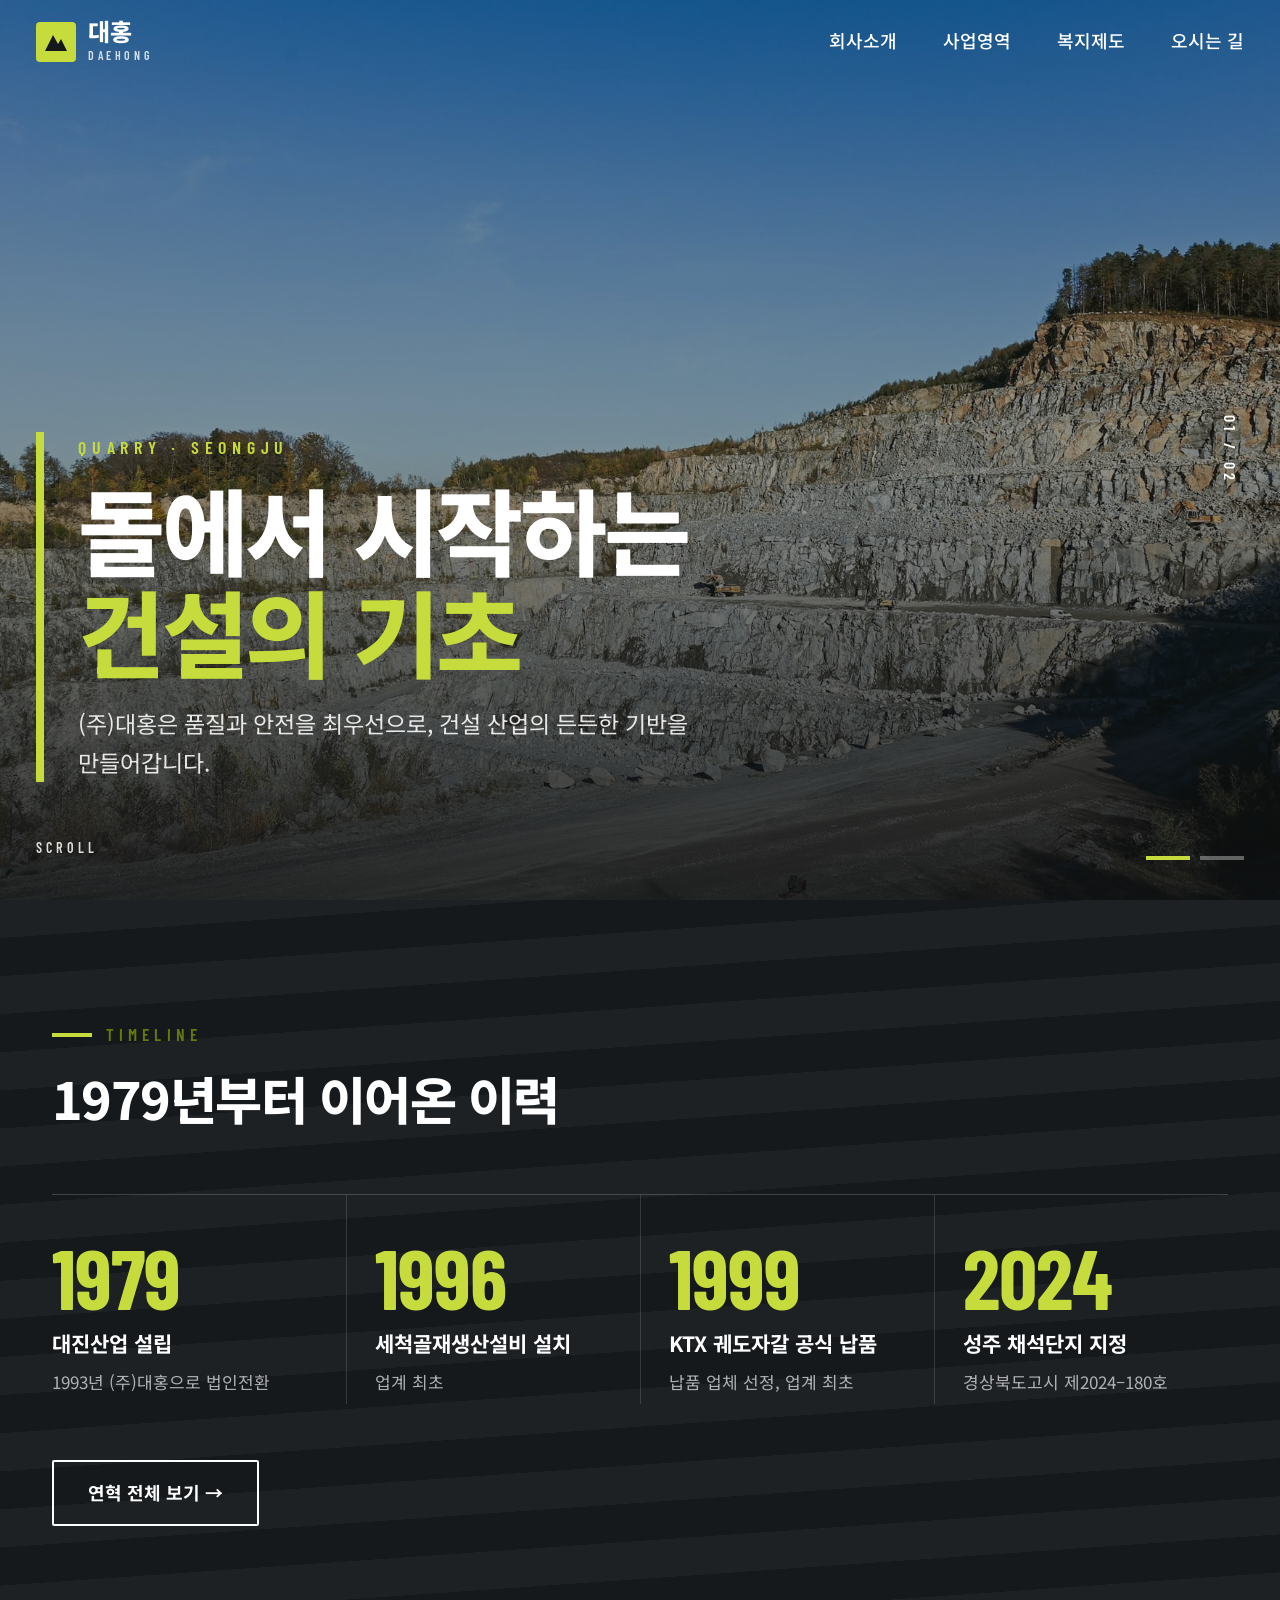
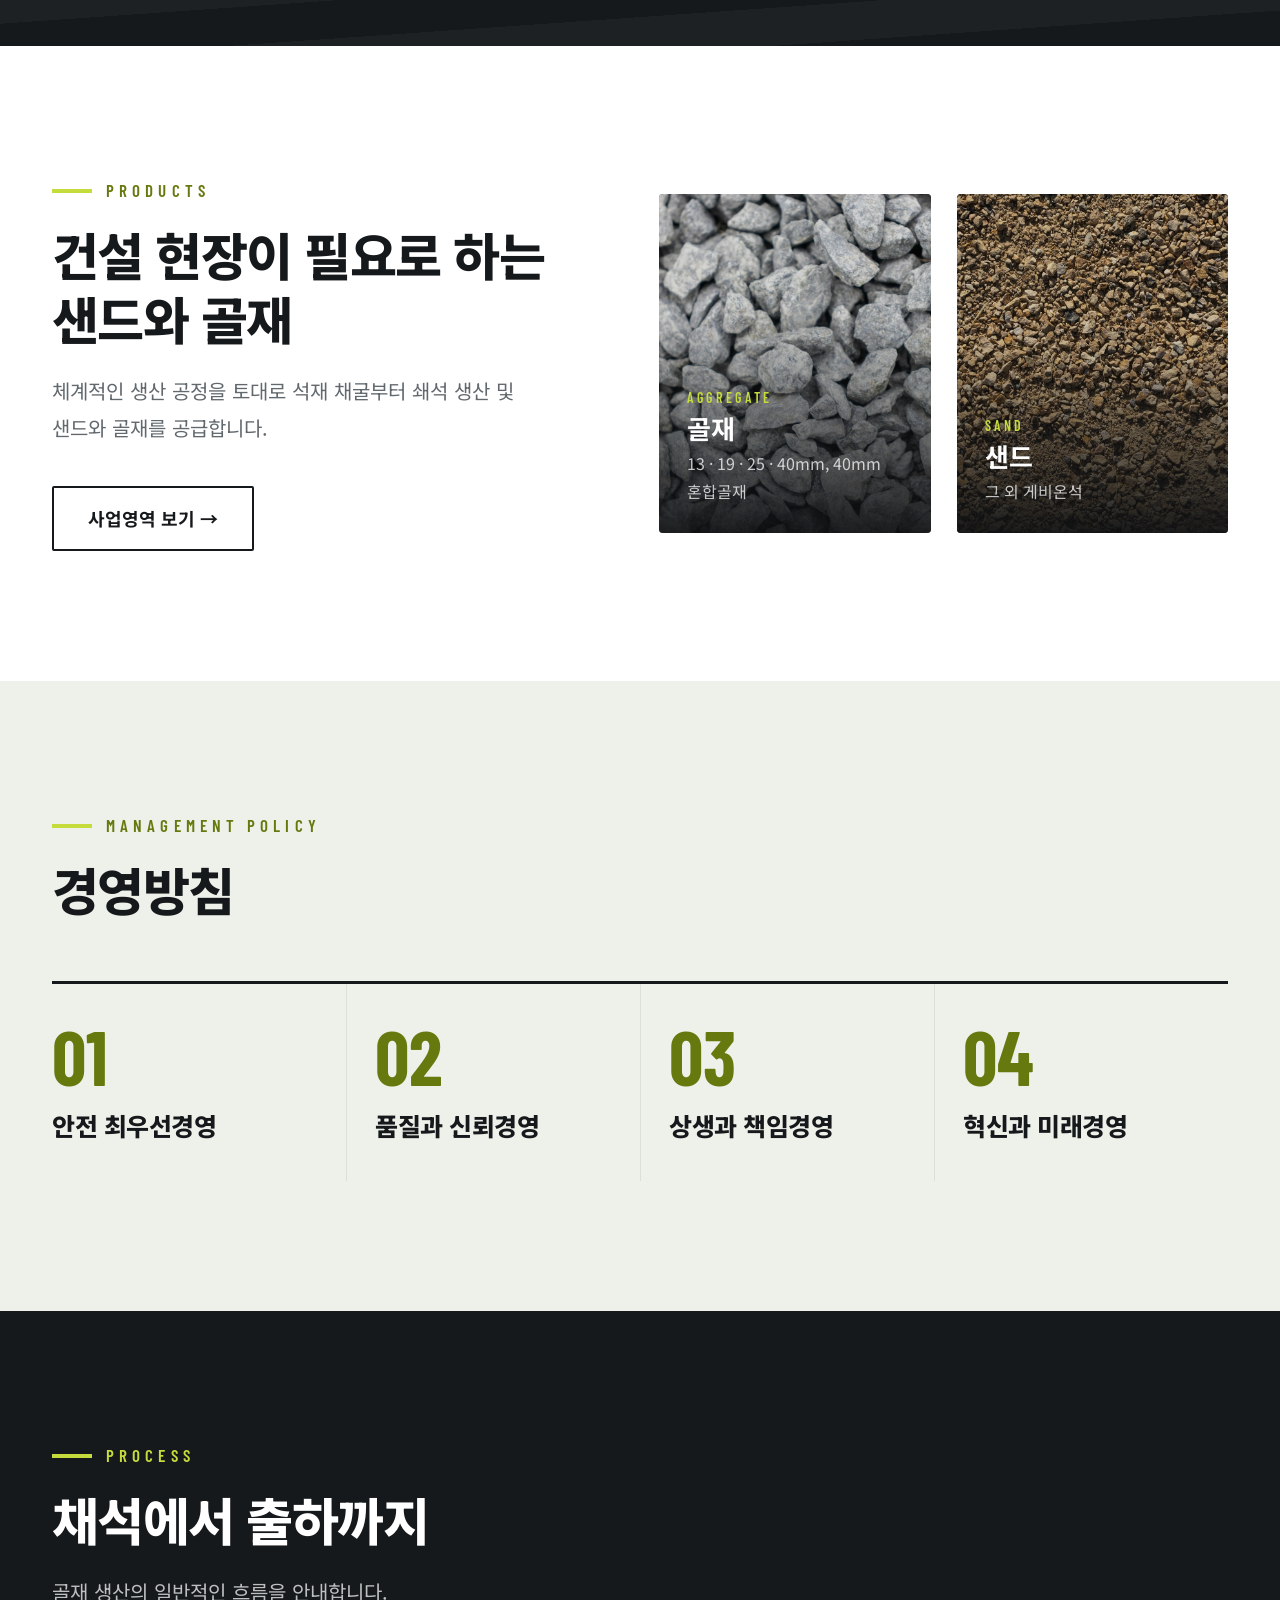
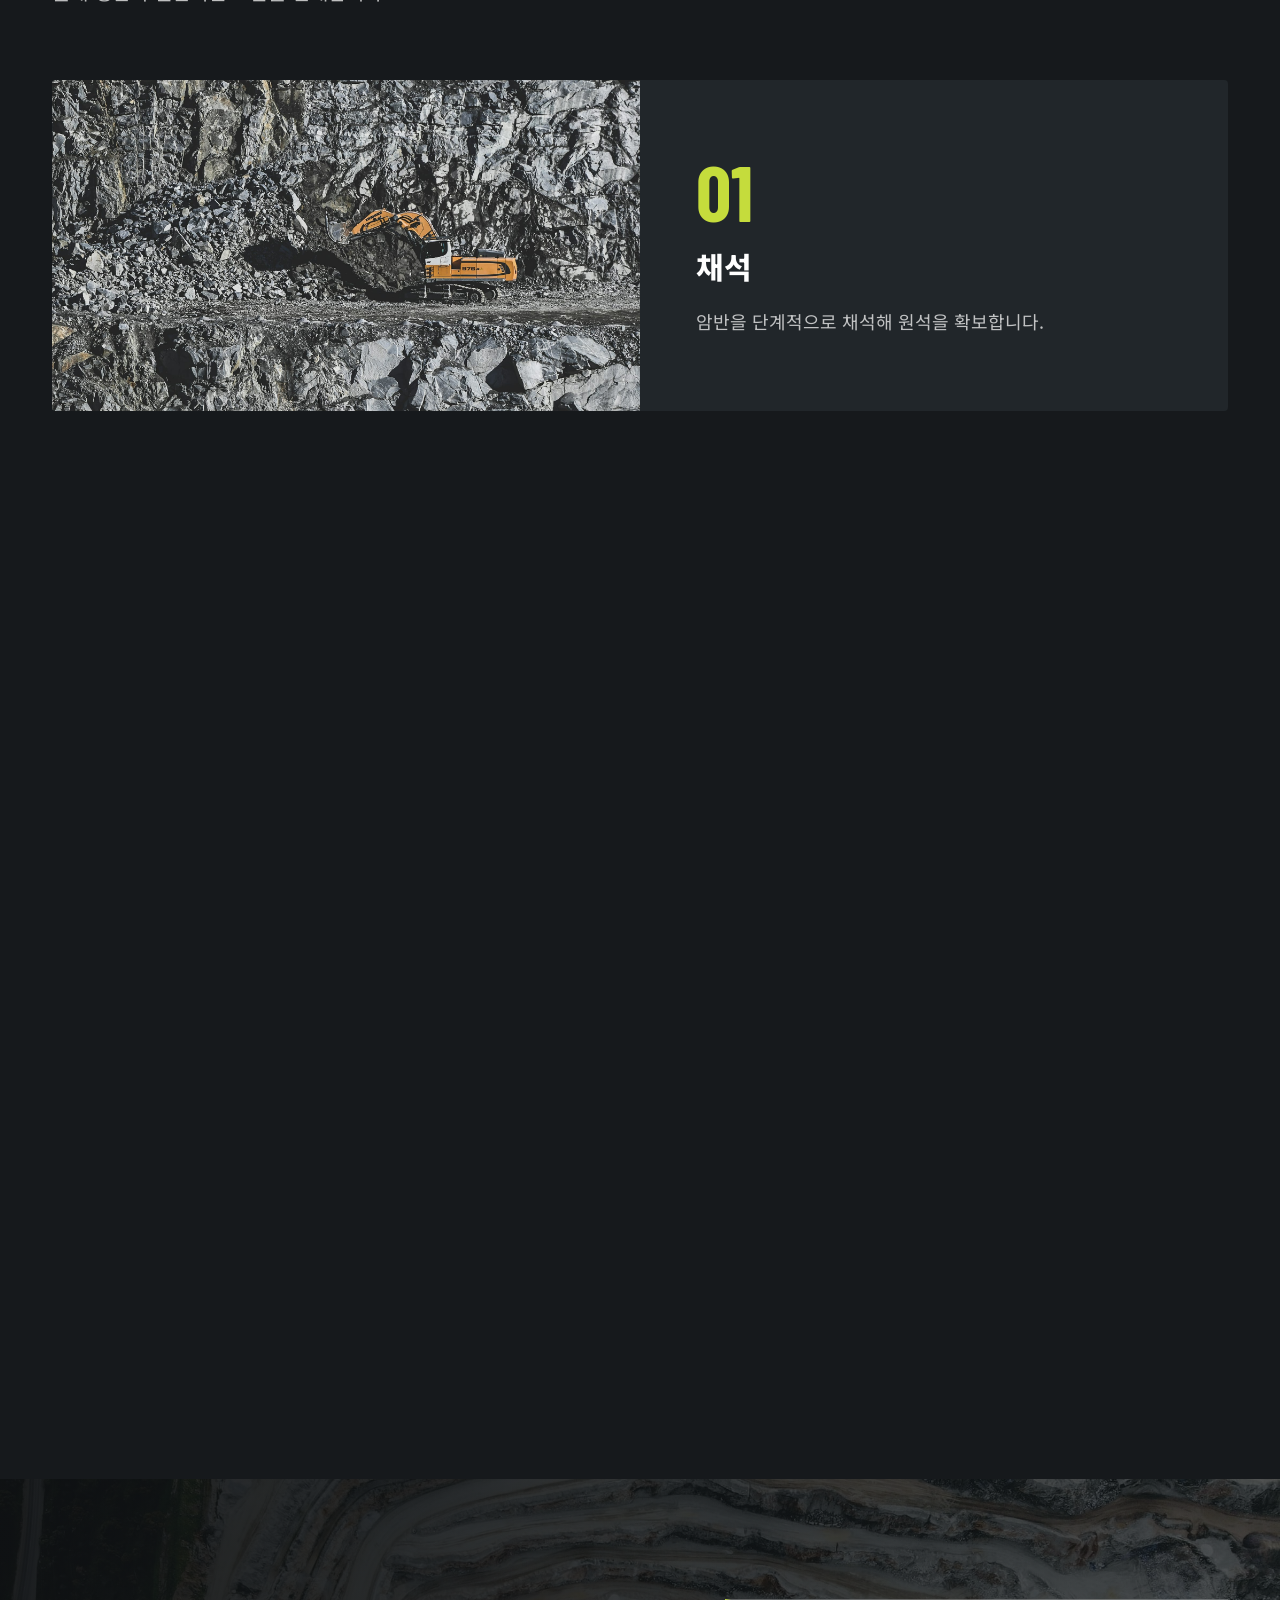
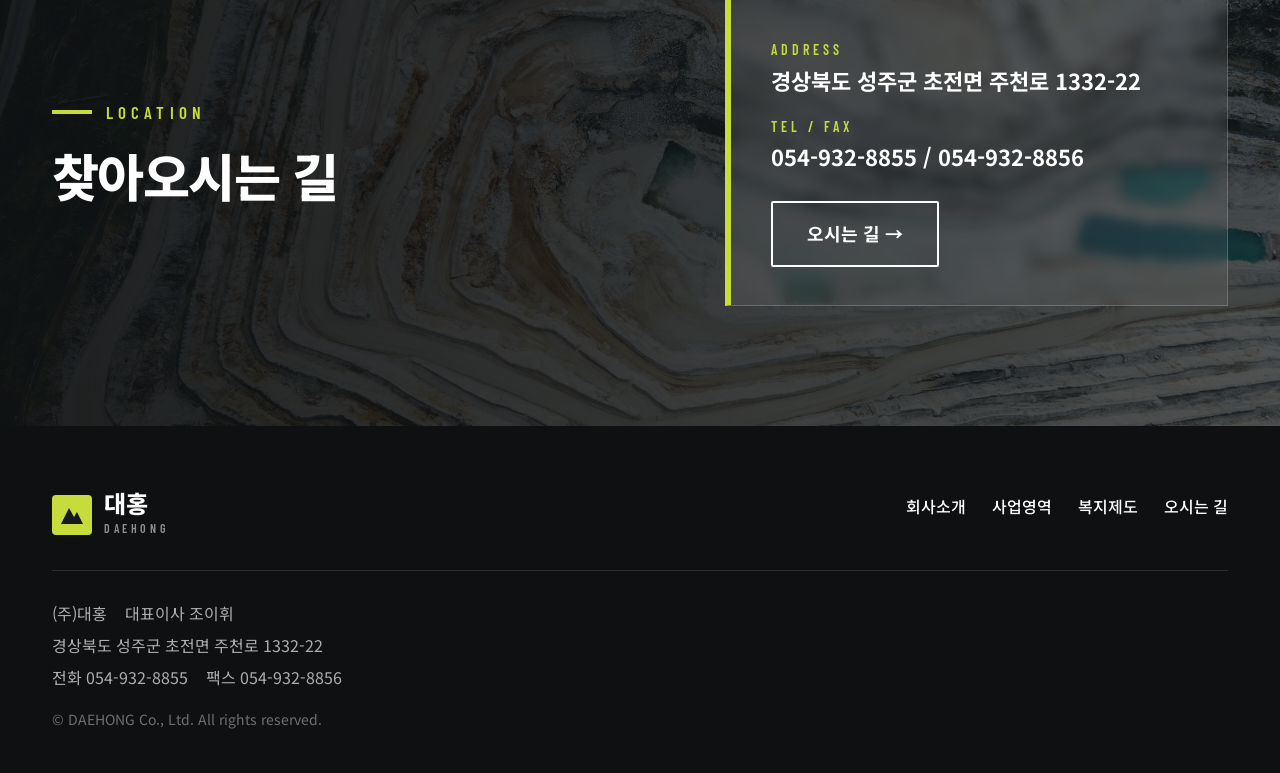
==== index.html @ 21af4df3 "대홍 제공 내용 반영 — CEO 인사말·연혁·경영방침·복지제도 페이지·생산품목·전화/팩스·지도 Co-Authored-By: Claude Sonnet 5.5 <noreply@anth" ====
<!DOCTYPE html>
<html lang="ko">
<head>
<meta charset="UTF-8">
<meta name="viewport" content="width=device-width, initial-scale=1">
<title>(주)대홍 | 경북 성주 석산·건설용 골재</title>
<meta name="description" content="경상북도 성주군 초전면에서 석산을 운영하며 건설용 쇄석 골재를 생산하는 (주)대홍입니다.">
<meta property="og:title" content="(주)대홍 | 경북 성주 석산·건설용 골재">
<meta property="og:description" content="경상북도 성주군 초전면에서 석산을 운영하며 건설용 쇄석 골재를 생산하는 (주)대홍입니다.">
<meta property="og:type" content="website">
<link rel="preconnect" href="https://fonts.googleapis.com">
<link rel="preconnect" href="https://fonts.gstatic.com" crossorigin>
<link href="https://fonts.googleapis.com/css2?family=Barlow+Condensed:wght@500;600;700&family=Noto+Sans+KR:wght@400;500;700;800&display=swap" rel="stylesheet">
<link rel="stylesheet" href="css/style.css?v=2">
</head>
<body>
<header class="site-header" id="siteHeader">
  <div class="header-inner">
    <a href="index.html" class="brand" aria-label="대홍 홈"><span class="brand-mark"><svg viewBox="0 0 26 26" aria-hidden="true"><path d="M2 22 10 6l5 9 3-5 6 12z" fill="#16191c"/></svg></span><span><b>대홍</b><small>DAEHONG</small></span></a>
    <nav class="nav" aria-label="주 메뉴">
      <a class="" href="about.html">회사소개</a>
      <a class="" href="business.html">사업영역</a>
      <a class="" href="welfare.html">복지제도</a>
      <a class="" href="contact.html">오시는 길</a>
    </nav>
    <button class="burger" id="burger" aria-label="메뉴 열기"><span></span><span></span><span></span></button>
  </div>
</header>
<div class="drawer" id="drawer">
  <button class="drawer-close" id="drawerClose" aria-label="닫기">×</button>
  <a href="about.html"><small>ABOUT</small>회사소개</a>
  <a href="business.html"><small>BUSINESS</small>사업영역</a>
  <a href="welfare.html"><small>BENEFITS</small>복지제도</a>
  <a href="contact.html"><small>CONTACT</small>오시는 길</a>
  <p>경상북도 성주군 초전면 주천로 1332-22<br>전화 054-932-8855 · 팩스 054-932-8856</p>
</div>

<main>
<section class="hero" id="hero">
  <div class="slide"><img src="img/hero-1.jpg" alt="계단식으로 채석이 이뤄지는 석산 전경"></div>
  <div class="slide"><img src="img/hero-2.jpg" alt="암반에서 작업 중인 굴착기"></div>
  
  <div class="hero-copy"><div class="wrap"><div class="bar"></div><div class="body">
    <div class="hero-eyebrow">QUARRY · SEONGJU</div>
    <h1>돌에서 시작하는<br><em>건설의 기초</em></h1>
    <p>(주)대홍은 품질과 안전을 최우선으로, 건설 산업의 든든한 기반을 만들어갑니다.</p>
  </div></div></div>
  
  <div class="hero-copy"><div class="wrap"><div class="bar"></div><div class="body">
    <div class="hero-eyebrow">SINCE 1979</div>
    <h1>석산에서<br><em>골재</em>까지</h1>
    <p>석재 채굴부터 쇄석 생산, 샌드와 골재 공급까지 이어갑니다.</p>
  </div></div></div>
  <div class="hero-scroll">SCROLL</div>
  <div class="hero-count" id="heroCount">01 / 02</div>
  <div class="hero-dots"><button aria-label="1번"></button><button aria-label="2번"></button></div>
</section>

<section class="strata">
  <div class="wrap">
    <div class="rv"><div class="label">TIMELINE</div><h2 class="h2">1979년부터 이어온 이력</h2></div>
    <div class="years y4">
      <div class="year rv"><b>1979</b><h3>대진산업 설립</h3><p>1993년 (주)대홍으로 법인전환</p></div>
      <div class="year rv d1"><b>1996</b><h3>세척골재생산설비 설치</h3><p>업계 최초</p></div>
      <div class="year rv d2"><b>1999</b><h3>KTX 궤도자갈 공식 납품</h3><p>납품 업체 선정, 업계 최초</p></div>
      <div class="year rv d1"><b>2024</b><h3>성주 채석단지 지정</h3><p>경상북도고시 제2024–180호</p></div>
    </div>
    <a class="btn light" href="about.html#history">연혁 전체 보기 →</a>
  </div>
</section>

<section class="sec">
  <div class="wrap split">
    <div class="rv">
      <div class="label">PRODUCTS</div>
      <h2 class="h2">건설 현장이 필요로 하는<br>샌드와 골재</h2>
      <p class="lead">체계적인 생산 공정을 토대로 석재 채굴부터 쇄석 생산 및 샌드와 골재를 공급합니다.</p>
      <a class="btn" href="business.html">사업영역 보기 →</a>
    </div>
    <div class="cards2 rv d1">
      <div class="pcard"><img src="img/aggregate.jpg" alt="쇄석 골재"><div class="cap"><small>AGGREGATE</small><b>골재</b><span>13 · 19 · 25 · 40mm, 40mm 혼합골재</span></div></div>
      <div class="pcard"><img src="img/masa.jpg" alt="샌드"><div class="cap"><small>SAND</small><b>샌드</b><span>그 외 게비온석</span></div></div>
    </div>
  </div>
</section>


<section class="sec sec-paper" id="policy">
  <div class="wrap">
    <div class="rv"><div class="label">MANAGEMENT POLICY</div><h2 class="h2">경영방침</h2></div>
    <div class="policy">
      <div class="pol rv d0"><b>01</b><h3>안전 최우선경영</h3></div>
      <div class="pol rv d1"><b>02</b><h3>품질과 신뢰경영</h3></div>
      <div class="pol rv d2"><b>03</b><h3>상생과 책임경영</h3></div>
      <div class="pol rv d0"><b>04</b><h3>혁신과 미래경영</h3></div>
    </div>
  </div>
</section>

<section class="sec sec-dark">
  <div class="wrap">
    <div class="rv"><div class="label">PROCESS</div><h2 class="h2">채석에서 출하까지</h2>
    <p class="lead">골재 생산의 일반적인 흐름을 안내합니다.</p></div>
    <div class="proc">
      <div class="prow rv"><div class="pimg"><img src="img/hero-2.jpg" alt="암반 채석 작업"></div><div class="pbody"><div class="pno">01</div><h3>채석</h3><p>암반을 단계적으로 채석해 원석을 확보합니다.</p></div></div>
      <div class="prow rv"><div class="pimg"><img src="img/loader.jpg" alt="원석을 싣는 로더와 덤프"></div><div class="pbody"><div class="pno">02</div><h3>운반·파쇄·선별</h3><p>원석을 파쇄 설비로 옮겨 잘게 깨고, 크기별로 골라냅니다.</p></div></div>
      <div class="prow rv"><div class="pimg"><img src="img/stockpile.jpg" alt="골재 적치"></div><div class="pbody"><div class="pno">03</div><h3>적치·출하</h3><p>규격별로 쌓아 두었다가 건설 현장으로 출하합니다.</p></div></div>
    </div>
  </div>
</section>

<section class="band">
  <img src="img/strata.jpg" alt="" style="object-position:center 40%">
  <div class="wrap">
    <div class="rv"><div class="label" style="color:#c5dc3c">LOCATION</div><h2 style="margin-top:16px">찾아오시는 길</h2></div>
    <div class="contact-box rv d1"><dl>
      <dt>ADDRESS</dt><dd>경상북도 성주군 초전면 주천로 1332-22</dd>
      <dt>TEL / FAX</dt><dd>054-932-8855 / 054-932-8856</dd>
    </dl><a class="btn light" href="contact.html" style="margin-top:28px">오시는 길 →</a></div>
  </div>
</section>
</main>
<footer class="site-footer">
  <div class="wrap">
    <div class="foot-top">
      <a href="index.html" class="brand"><span class="brand-mark"><svg viewBox="0 0 26 26" aria-hidden="true"><path d="M2 22 10 6l5 9 3-5 6 12z" fill="#16191c"/></svg></span><span><b>대홍</b><small>DAEHONG</small></span></a>
      <div class="foot-links"><a href="about.html">회사소개</a><a href="business.html">사업영역</a><a href="welfare.html">복지제도</a><a href="contact.html">오시는 길</a></div>
    </div>
    <div class="foot-info">
      <span>(주)대홍</span><span>대표이사 조이휘</span><br>
      <span>경상북도 성주군 초전면 주천로 1332-22</span><br>
      <span>전화 054-932-8855</span><span>팩스 054-932-8856</span>
      <div class="foot-copy">© DAEHONG Co., Ltd. All rights reserved.</div>
    </div>
  </div>
</footer>
<script src="js/script.js?v=2"></script>
</body>
</html>
---- css/style.css ----
/* (주)대홍 — 흑연 + 라임 / 암반 지층(STRATA) 모티프, 하단 정렬 히어로 */
:root {
  --ink: #16191c;
  --ink-2: #21262a;
  --soft: #62696e;
  --lime: #c5dc3c;
  --olive: #66790f;
  --paper: #eef0ea;
  --line: #dcdfd5;
  --max: 1240px;
}
* { margin: 0; padding: 0; box-sizing: border-box; }
html { scroll-behavior: smooth; }
body { font-family: "Noto Sans KR", -apple-system, "Segoe UI", sans-serif; font-size: 18px; line-height: 1.75; color: var(--ink); background: #fff; word-break: keep-all; overflow-wrap: break-word; -webkit-font-smoothing: antialiased; }
img { max-width: 100%; display: block; }
a { color: inherit; text-decoration: none; }
ul { list-style: none; }
.cond { font-family: "Barlow Condensed", "Noto Sans KR", sans-serif; }
.wrap { max-width: var(--max); margin: 0 auto; padding: 0 32px; }

/* ---------- Header ---------- */
.site-header { position: fixed; top: 0; left: 0; right: 0; z-index: 100; height: 84px; color: #fff; transition: background .3s, box-shadow .3s, color .3s; }
.site-header.scrolled { background: #fff; color: var(--ink); box-shadow: 0 4px 22px rgba(22,25,28,.12); }
.header-inner { max-width: 1480px; height: 100%; margin: 0 auto; padding: 0 36px; display: flex; align-items: center; justify-content: space-between; }
.brand { display: flex; align-items: center; gap: 12px; }
.brand-mark { width: 40px; height: 40px; background: var(--lime); border-radius: 4px; display: grid; place-items: center; flex: 0 0 40px; }
.brand-mark svg { width: 26px; height: 26px; }
.brand b { display: block; font-size: 24px; font-weight: 800; letter-spacing: -.02em; line-height: 1.1; }
.brand small { display: block; font-family: "Barlow Condensed", sans-serif; font-size: 12px; letter-spacing: .3em; font-weight: 600; opacity: .8; }
.nav { display: flex; align-items: center; gap: 46px; }
.nav a { font-size: 18px; font-weight: 500; padding: 6px 0; border-bottom: 3px solid transparent; transition: border-color .2s; }
.nav a:hover, .nav a.active { border-bottom-color: var(--lime); }
.site-header.scrolled .nav a:hover, .site-header.scrolled .nav a.active { border-bottom-color: var(--olive); }
.burger { display: none; width: 46px; height: 46px; background: none; border: 0; cursor: pointer; position: relative; }
.burger span { position: absolute; left: 10px; right: 10px; height: 2px; background: currentColor; }
.burger span:nth-child(1) { top: 16px; } .burger span:nth-child(2) { top: 22px; } .burger span:nth-child(3) { top: 28px; }
.drawer { position: fixed; inset: 0; z-index: 200; background: var(--ink); color: #fff; padding: 100px 36px 40px; opacity: 0; visibility: hidden; transition: opacity .3s, visibility .3s; }
.drawer.open { opacity: 1; visibility: visible; }
.drawer-close { position: absolute; top: 20px; right: 24px; width: 46px; height: 46px; background: none; border: 0; color: #fff; font-size: 34px; cursor: pointer; }
.drawer a { display: block; font-size: 30px; font-weight: 700; padding: 18px 0; border-bottom: 1px solid rgba(255,255,255,.12); }
.drawer a small { font-family: "Barlow Condensed", sans-serif; font-size: 14px; letter-spacing: .26em; color: var(--lime); display: block; }
.drawer p { margin-top: 36px; font-size: 17px; color: rgba(255,255,255,.65); line-height: 1.9; }

/* ---------- Hero ---------- */
.hero { position: relative; height: 100vh; min-height: 680px; background: var(--ink); color: #fff; overflow: hidden; }
.slide { position: absolute; inset: 0; opacity: 0; transition: opacity 1.4s ease; }
.slide.active { opacity: 1; z-index: 1; }
.slide img { width: 100%; height: 100%; object-fit: cover; transform: scale(1.08); transition: transform 9s ease-out; }
.slide.active img { transform: scale(1); }
.slide::after { content: ""; position: absolute; inset: 0; background: linear-gradient(0deg, rgba(14,16,18,.86) 0%, rgba(14,16,18,.38) 50%, rgba(14,16,18,.3) 100%); }
.hero-copy { position: absolute; z-index: 3; left: 0; right: 0; bottom: 118px; }
.hero-copy .wrap { max-width: 1480px; padding: 0 36px; display: grid; grid-template-columns: 8px 1fr; gap: 34px; align-items: stretch; }
.hero-copy .bar { background: var(--lime); }
.hero-eyebrow { font-family: "Barlow Condensed", sans-serif; font-weight: 600; letter-spacing: .32em; font-size: 18px; color: var(--lime); }
.hero h1 { margin-top: 14px; font-size: clamp(48px, 7.4vw, 112px); font-weight: 800; letter-spacing: -.035em; line-height: 1.08; }
.hero h1 em { font-style: normal; color: var(--lime); }
.hero-copy p { margin-top: 22px; font-size: clamp(19px, 1.8vw, 25px); max-width: 700px; color: rgba(255,255,255,.88); line-height: 1.7; }
.hero-copy .body > * { opacity: 0; transform: translateY(22px); transition: opacity .9s ease, transform .9s ease; }
.hero-copy.on .body > * { opacity: 1; transform: none; }
.hero-copy.on .body > *:nth-child(2) { transition-delay: .15s; } .hero-copy.on .body > *:nth-child(3) { transition-delay: .3s; }
.hero-count { position: absolute; z-index: 5; right: 36px; top: 50%; transform: translateY(-50%); writing-mode: vertical-rl; font-family: "Barlow Condensed", sans-serif; letter-spacing: .3em; font-size: 16px; font-weight: 600; display: flex; align-items: center; gap: 14px; }
.hero-dots { position: absolute; z-index: 5; right: 36px; bottom: 40px; display: flex; gap: 10px; }
.hero-dots button { width: 44px; height: 4px; border: 0; background: rgba(255,255,255,.35); cursor: pointer; padding: 0; transition: background .2s; }
.hero-dots button.on { background: var(--lime); }
.hero-scroll { position: absolute; z-index: 5; left: 36px; bottom: 40px; font-family: "Barlow Condensed", sans-serif; letter-spacing: .3em; font-size: 14px; font-weight: 600; opacity: .85; }

/* ---------- Sections ---------- */
.sec { padding: 130px 0; position: relative; }
.sec-paper { background: var(--paper); }
.sec-dark { background: var(--ink); color: #fff; }
.label { font-family: "Barlow Condensed", sans-serif; font-weight: 600; letter-spacing: .3em; font-size: 17px; color: var(--olive); display: flex; align-items: center; gap: 14px; }
.label::before { content: ""; width: 40px; height: 4px; background: var(--lime); }
.sec-dark .label { color: var(--lime); }
.h2 { margin-top: 16px; font-size: clamp(34px, 4vw, 54px); font-weight: 800; letter-spacing: -.03em; line-height: 1.25; }
.lead { margin-top: 22px; font-size: 20px; color: var(--soft); max-width: 660px; line-height: 1.85; }
.sec-dark .lead { color: rgba(255,255,255,.72); }
.btn { display: inline-flex; align-items: center; gap: 10px; margin-top: 40px; font-weight: 700; font-size: 18px; padding: 15px 34px; border: 2px solid var(--ink); border-radius: 2px; transition: background .2s, color .2s, border-color .2s; }
.btn:hover { background: var(--ink); color: #fff; }
.btn.light { border-color: #fff; color: #fff; } .btn.light:hover { background: #fff; color: var(--ink); }
.btn.lime { background: var(--lime); border-color: var(--lime); color: var(--ink); } .btn.lime:hover { background: #d4ea4a; border-color: #d4ea4a; color: var(--ink); }

/* strata */
.strata { position: relative; color: #fff; background: var(--ink); overflow: hidden; }
.strata::before { content: ""; position: absolute; inset: 0; background: repeating-linear-gradient(176deg, rgba(255,255,255,.035) 0 38px, transparent 38px 76px); }
.strata .wrap { position: relative; z-index: 2; padding-top: 120px; padding-bottom: 120px; }
.years { display: grid; grid-template-columns: repeat(3, 1fr); gap: 0; margin-top: 64px; border-top: 1px solid rgba(255,255,255,.18); }
.year { padding: 40px 34px 8px 0; position: relative; }
.year + .year { padding-left: 34px; border-left: 1px solid rgba(255,255,255,.14); }
.year b { display: block; font-family: "Barlow Condensed", sans-serif; font-size: clamp(76px, 9vw, 132px); font-weight: 700; line-height: 1; color: var(--lime); letter-spacing: -.01em; }
.year h3 { margin-top: 10px; font-size: 24px; font-weight: 700; }
.year p { margin-top: 8px; font-size: 17px; color: rgba(255,255,255,.65); }

.split { display: grid; grid-template-columns: 1fr 1.1fr; gap: 90px; align-items: center; }
.cards2 { display: grid; grid-template-columns: 1fr 1fr; gap: 26px; }
.pcard { position: relative; overflow: hidden; border-radius: 4px; background: var(--ink); color: #fff; }
.pcard img { width: 100%; aspect-ratio: 4/5; object-fit: cover; opacity: .82; transition: transform .7s, opacity .3s; }
.pcard:hover img { transform: scale(1.06); opacity: 1; }
.pcard .cap { position: absolute; left: 0; right: 0; bottom: 0; padding: 70px 28px 28px; background: linear-gradient(0deg, rgba(14,16,18,.92), transparent); }
.pcard .cap small { font-family: "Barlow Condensed", sans-serif; letter-spacing: .26em; color: var(--lime); font-size: 14px; font-weight: 600; }
.pcard .cap b { display: block; font-size: 26px; font-weight: 700; line-height: 1.3; }
.pcard .cap span { display: block; margin-top: 4px; font-size: 16px; color: rgba(255,255,255,.75); }

/* process (alternating rows) */
.proc { margin-top: 70px; display: grid; gap: 28px; }
.prow { display: grid; grid-template-columns: 1fr 1fr; background: var(--ink-2); border-radius: 4px; overflow: hidden; }
.prow:nth-child(even) .pimg { order: 2; }
.pimg { overflow: hidden; min-height: 320px; }
.pimg img { width: 100%; height: 100%; object-fit: cover; transition: transform .7s; }
.prow:hover .pimg img { transform: scale(1.05); }
.pbody { padding: 52px 56px; display: flex; flex-direction: column; justify-content: center; }
.pno { font-family: "Barlow Condensed", sans-serif; font-size: 78px; line-height: 1; font-weight: 700; color: var(--lime); }
.pbody h3 { margin-top: 10px; font-size: 30px; font-weight: 800; }
.pbody p { margin-top: 12px; font-size: 18px; color: rgba(255,255,255,.72); line-height: 1.85; }

/* uses */
.uses { display: grid; grid-template-columns: repeat(3, 1fr); gap: 0; margin-top: 56px; border-top: 3px solid var(--ink); }
.use { padding: 36px 34px 40px 0; }
.use + .use { padding-left: 34px; border-left: 1px solid var(--line); }
.use .no { font-family: "Barlow Condensed", sans-serif; font-weight: 700; font-size: 20px; color: var(--olive); letter-spacing: .2em; }
.use h3 { margin-top: 8px; font-size: 26px; font-weight: 800; }
.use p { margin-top: 10px; font-size: 17px; color: var(--soft); line-height: 1.8; }

/* contact band */
.band { position: relative; color: #fff; overflow: hidden; }
.band > img { position: absolute; inset: 0; width: 100%; height: 100%; object-fit: cover; }
.band::before { content: ""; position: absolute; inset: 0; z-index: 1; background: linear-gradient(90deg, rgba(14,16,18,.93), rgba(14,16,18,.7)); }
.band .wrap { position: relative; z-index: 2; padding-top: 120px; padding-bottom: 120px; display: grid; grid-template-columns: 1.2fr 1fr; gap: 70px; align-items: center; }
.band h2 { font-size: clamp(34px, 4vw, 54px); font-weight: 800; letter-spacing: -.03em; line-height: 1.25; }
.contact-box { background: rgba(255,255,255,.07); border: 1px solid rgba(255,255,255,.18); border-left: 6px solid var(--lime); padding: 38px 40px; backdrop-filter: blur(6px); }
.contact-box dt { font-family: "Barlow Condensed", sans-serif; font-size: 14px; letter-spacing: .28em; color: var(--lime); font-weight: 600; margin-top: 18px; }
.contact-box dt:first-child { margin-top: 0; }
.contact-box dd { font-size: 22px; font-weight: 700; line-height: 1.55; }

/* ---------- Sub pages ---------- */
.sub-visual { position: relative; height: 430px; color: #fff; background: var(--ink) center / cover; display: flex; align-items: flex-end; overflow: hidden; }
.sub-visual::before { content: ""; position: absolute; inset: 0; background: linear-gradient(0deg, rgba(14,16,18,.88) 0%, rgba(14,16,18,.4) 60%, rgba(14,16,18,.5) 100%); }
.sub-visual .wrap { position: relative; z-index: 2; width: 100%; max-width: 1480px; padding: 0 36px 52px; }
.sub-visual .crumb { font-family: "Barlow Condensed", sans-serif; letter-spacing: .28em; font-size: 15px; color: var(--lime); font-weight: 600; }
.sub-visual h1 { margin-top: 8px; font-size: clamp(42px, 5.2vw, 72px); font-weight: 800; letter-spacing: -.035em; line-height: 1.12; }
.sub-visual p { margin-top: 12px; font-size: 20px; color: rgba(255,255,255,.85); max-width: 640px; }

.overview { display: grid; grid-template-columns: 1fr 1.4fr; gap: 80px; }
.dl { border-top: 3px solid var(--ink); }
.dl div { display: grid; grid-template-columns: 170px 1fr; gap: 24px; padding: 22px 6px; border-bottom: 1px solid var(--line); }
.dl dt { font-weight: 700; color: var(--olive); }
.dl dd { font-size: 19px; }
.hist { margin-top: 44px; border-left: 3px solid var(--ink); }
.hist li { position: relative; padding: 0 0 38px 38px; }
.hist li::before { content: ""; position: absolute; left: -11px; top: 14px; width: 19px; height: 19px; background: var(--lime); border: 3px solid var(--ink); }
.hist b { font-family: "Barlow Condensed", sans-serif; font-size: 40px; font-weight: 700; line-height: 1.1; }
.hist p { font-size: 18px; color: var(--soft); }

.info-cards { display: grid; grid-template-columns: 1.4fr 1fr; gap: 24px; }
.info-card { padding: 42px 38px; background: var(--paper); border-left: 6px solid var(--lime); }
.info-card small { font-family: "Barlow Condensed", sans-serif; letter-spacing: .28em; font-size: 14px; color: var(--olive); font-weight: 600; }
.info-card b { display: block; margin-top: 10px; font-size: 25px; font-weight: 700; line-height: 1.5; }
.info-card span { display: block; margin-top: 6px; font-size: 16px; color: var(--soft); }
.map-btns { margin-top: 44px; display: flex; gap: 14px; flex-wrap: wrap; }
.map-btns .btn { margin-top: 0; }
.note { margin-top: 28px; font-size: 16px; color: var(--soft); }

/* ---------- Footer ---------- */
.site-footer { background: #0e1012; color: rgba(255,255,255,.66); padding: 64px 0 40px; font-size: 16px; line-height: 2; }
.foot-top { display: flex; justify-content: space-between; align-items: flex-start; gap: 30px; padding-bottom: 30px; border-bottom: 1px solid rgba(255,255,255,.12); flex-wrap: wrap; }
.foot-top .brand b { color: #fff; }
.foot-links { display: flex; gap: 26px; color: #fff; font-weight: 500; }
.foot-links a:hover { color: var(--lime); }
.foot-info { padding-top: 26px; }
.foot-info span { margin-right: 18px; white-space: nowrap; }
.foot-copy { margin-top: 12px; font-size: 14px; color: rgba(255,255,255,.4); }

.rv { opacity: 0; transform: translateY(30px); transition: opacity .8s ease, transform .8s ease; }
.rv.in { opacity: 1; transform: none; }
.rv.d1 { transition-delay: .12s; } .rv.d2 { transition-delay: .24s; }

/* ---------- Responsive ---------- */
@media (max-width: 1100px) {
  .nav { display: none; }
  .burger { display: block; }
  .hero-count { display: none; }
}
@media (max-width: 900px) {
  .sec { padding: 84px 0; }
  .split, .overview, .band .wrap, .info-cards { grid-template-columns: 1fr; gap: 50px; }
  .years, .uses { grid-template-columns: 1fr; }
  .year, .year + .year, .use, .use + .use { padding: 28px 0; border-left: 0; border-bottom: 1px solid rgba(255,255,255,.14); }
  .use, .use + .use { border-bottom-color: var(--line); }
  .prow { grid-template-columns: 1fr; }
  .prow:nth-child(even) .pimg { order: 0; }
  .pimg { min-height: 240px; }
  .pbody { padding: 34px 28px; }
  .cards2 { grid-template-columns: 1fr; }
  .hero { min-height: 720px; }
  .hero-copy { bottom: 100px; }
  .hero-copy .wrap { grid-template-columns: 6px 1fr; gap: 20px; }
  .header-inner, .hero-copy .wrap, .sub-visual .wrap { padding-left: 20px; padding-right: 20px; }
  .wrap { padding: 0 20px; }
  .hero-dots { right: 20px; } .hero-scroll { left: 20px; }
  .sub-visual { height: 340px; }
  .dl div { grid-template-columns: 1fr; gap: 4px; }
  .foot-info span { display: block; margin-right: 0; white-space: normal; }
}
@media (prefers-reduced-motion: reduce) { .rv { opacity: 1; transform: none; transition: none; } .slide, .slide img, .hero-copy .body > * { transition: none; } html { scroll-behavior: auto; } }

/* ---------- v2: CEO 인사말 · 경영방침 · 생산품목 · 복지제도 · 지도 ---------- */
.years.y4 { grid-template-columns: repeat(4, 1fr); }
.years.y4 .year { padding-right: 24px; }
.years.y4 .year + .year { padding-left: 28px; }
.years.y4 .year b { font-size: clamp(60px, 6.6vw, 98px); }
.years.y4 .year h3 { font-size: 21px; line-height: 1.4; }
.strata .btn.light { margin-top: 56px; }

.greet p { font-size: 20px; line-height: 2; color: #343a3f; }
.greet p + p { margin-top: 20px; }
.sign { margin-top: 44px; padding-top: 24px; border-top: 3px solid var(--ink); font-size: 20px; font-weight: 500; }
.sign b { font-size: 26px; font-weight: 800; margin-left: 6px; letter-spacing: .08em; }

.hist em { display: inline-block; margin-left: 10px; padding: 1px 10px; font-style: normal; font-size: 14px; font-weight: 700; background: var(--lime); color: var(--ink); border-radius: 2px; vertical-align: 2px; }
.hist p { color: var(--ink); }
.hist li { padding-bottom: 30px; }
.hist b { font-size: 34px; }

.policy { display: grid; grid-template-columns: repeat(4, 1fr); gap: 0; margin-top: 60px; border-top: 3px solid var(--ink); }
.sec-dark .policy { border-top-color: var(--lime); }
.pol { padding: 34px 26px 38px 0; }
.pol + .pol { padding-left: 28px; border-left: 1px solid var(--line); }
.sec-dark .pol + .pol { border-left-color: rgba(255,255,255,.16); }
.pol b { display: block; font-family: "Barlow Condensed", sans-serif; font-size: 76px; line-height: 1; font-weight: 700; color: var(--olive); }
.sec-dark .pol b { color: var(--lime); }
.pol h3 { margin-top: 14px; font-size: 25px; font-weight: 800; line-height: 1.4; letter-spacing: -.02em; }

.specs { display: grid; grid-template-columns: repeat(4, 1fr); gap: 18px; margin-top: 48px; }
.spec { background: #fff; border-top: 4px solid var(--lime); padding: 26px 26px 30px; box-shadow: 0 1px 0 var(--line); }
.spec small { display: block; font-family: "Barlow Condensed", sans-serif; font-weight: 600; letter-spacing: .24em; font-size: 15px; color: var(--olive); }
.spec b { display: block; margin-top: 6px; font-size: 24px; font-weight: 800; letter-spacing: -.02em; }

.wl { margin-top: 56px; border-top: 3px solid var(--ink); }
.wrow { display: grid; grid-template-columns: 110px 84px 1fr; gap: 32px; align-items: center; padding: 38px 0; border-bottom: 1px solid var(--line); }
.wno { font-family: "Barlow Condensed", sans-serif; font-size: 74px; line-height: 1; font-weight: 700; color: var(--olive); }
.wic { width: 84px; height: 84px; background: var(--ink); display: grid; place-items: center; border-radius: 4px; transition: background .25s; }
.wrow:hover .wic { background: var(--olive); }
.wic svg { width: 44px; height: 44px; fill: none; stroke: var(--lime); stroke-width: 1.8; stroke-linecap: round; stroke-linejoin: round; }
.wbody h3 { font-size: 28px; font-weight: 800; letter-spacing: -.02em; }
.wbody p { margin-top: 8px; font-size: 19px; color: var(--soft); line-height: 1.8; max-width: 760px; }

.info-card.wide { grid-column: 1 / -1; }
.info-cards { grid-template-columns: 1fr 1fr; }
.map-embed { margin-top: 28px; }
.map-embed iframe { width: 100%; height: 420px; border: 0; display: block; background: var(--paper); }

@media (max-width: 1100px) {
  .years.y4 { grid-template-columns: repeat(2, 1fr); }
  .years.y4 .year:nth-child(3) { padding-left: 0; border-left: 0; }
  .years.y4 .year:nth-child(n+3) { border-top: 1px solid rgba(255,255,255,.14); margin-top: 30px; }
  .policy, .specs { grid-template-columns: repeat(2, 1fr); }
  .pol:nth-child(3) { padding-left: 0; border-left: 0; }
}
@media (max-width: 900px) {
  .years.y4 { grid-template-columns: 1fr; }
  .years.y4 .year:nth-child(n+3) { margin-top: 0; border-top: 0; }
  .years.y4 .year + .year { padding-left: 0; border-left: 0; }
  .policy { grid-template-columns: 1fr; }
  .pol, .pol + .pol { padding: 26px 0; border-left: 0; border-bottom: 1px solid var(--line); }
  .sec-dark .pol, .sec-dark .pol + .pol { border-bottom-color: rgba(255,255,255,.16); }
  .specs { grid-template-columns: 1fr 1fr; gap: 12px; }
  .spec { padding: 20px 18px 22px; } .spec b { font-size: 20px; }
  .wrow { grid-template-columns: 64px 1fr; gap: 6px 20px; padding: 30px 0; }
  .wno { grid-row: span 2; font-size: 54px; }
  .wic { display: none; }
  .wbody h3 { font-size: 24px; }
  .info-cards { grid-template-columns: 1fr; }
  .map-embed iframe { height: 320px; }
}
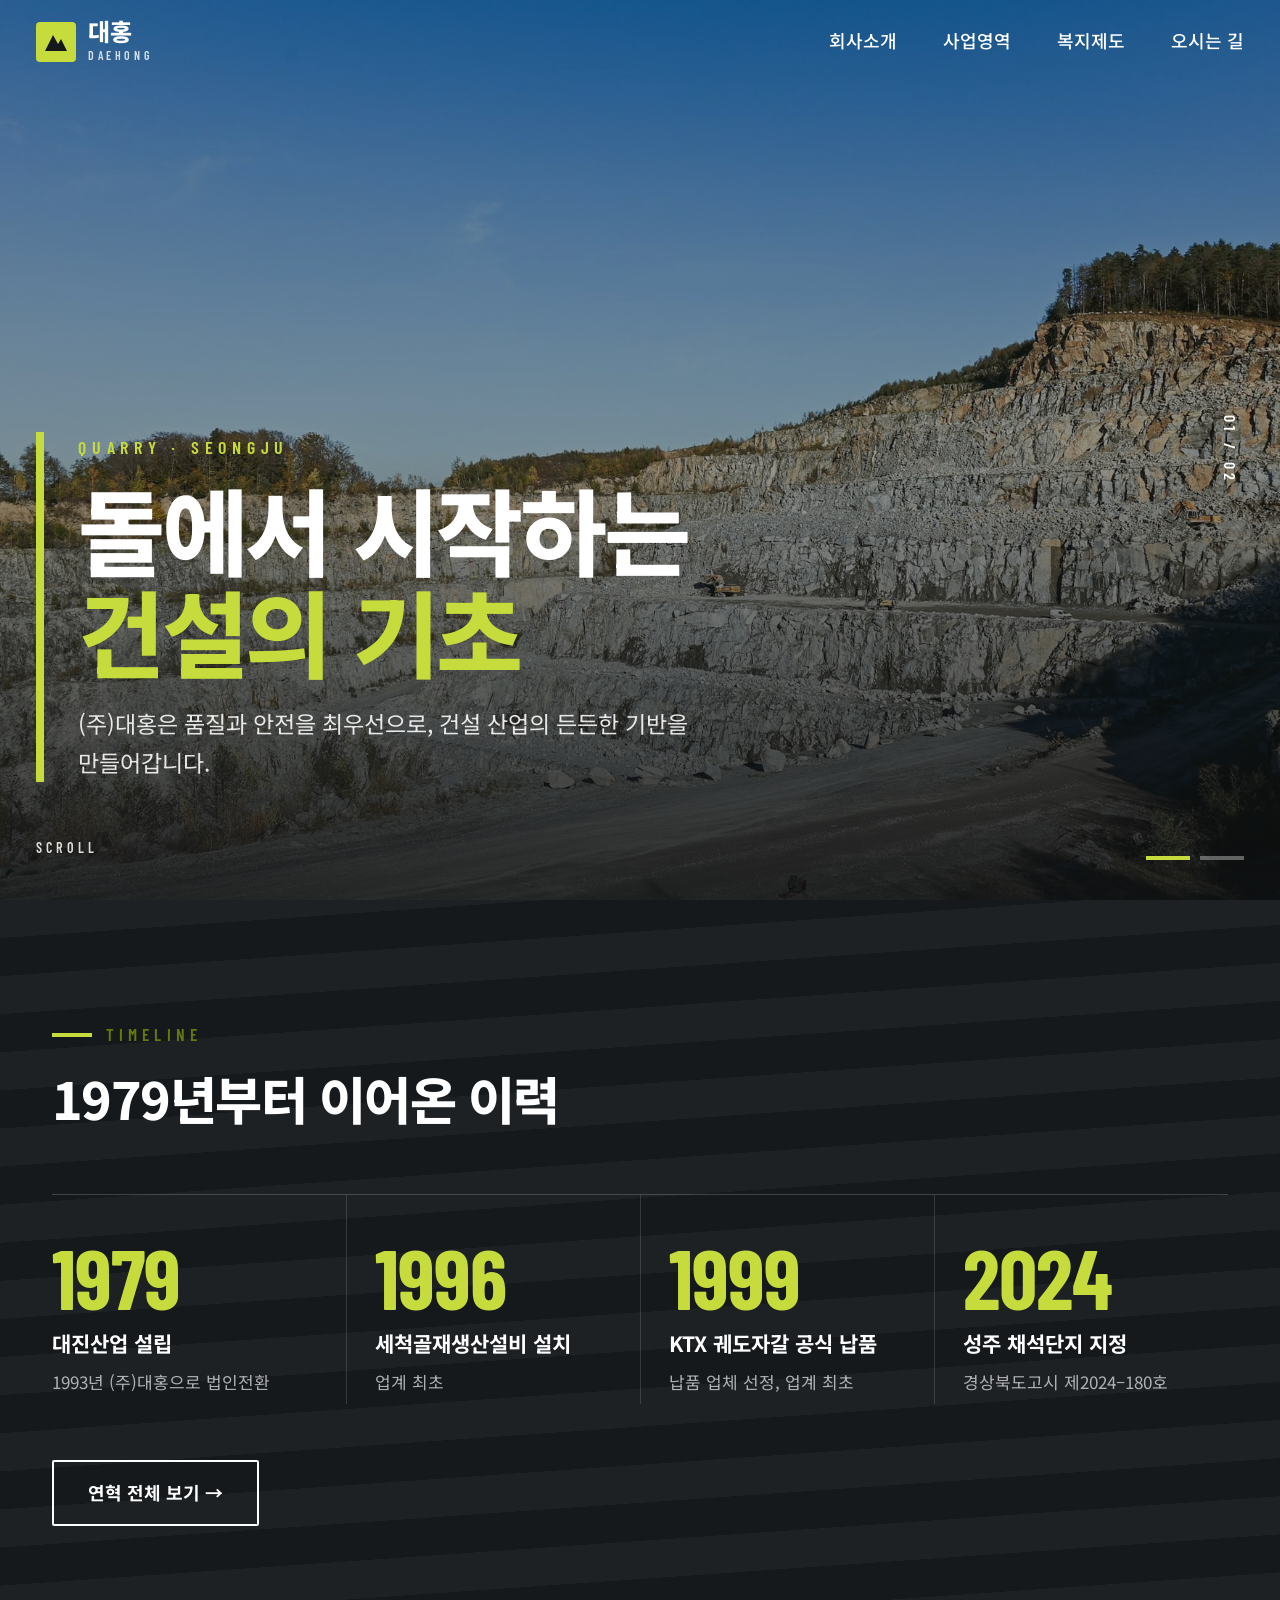
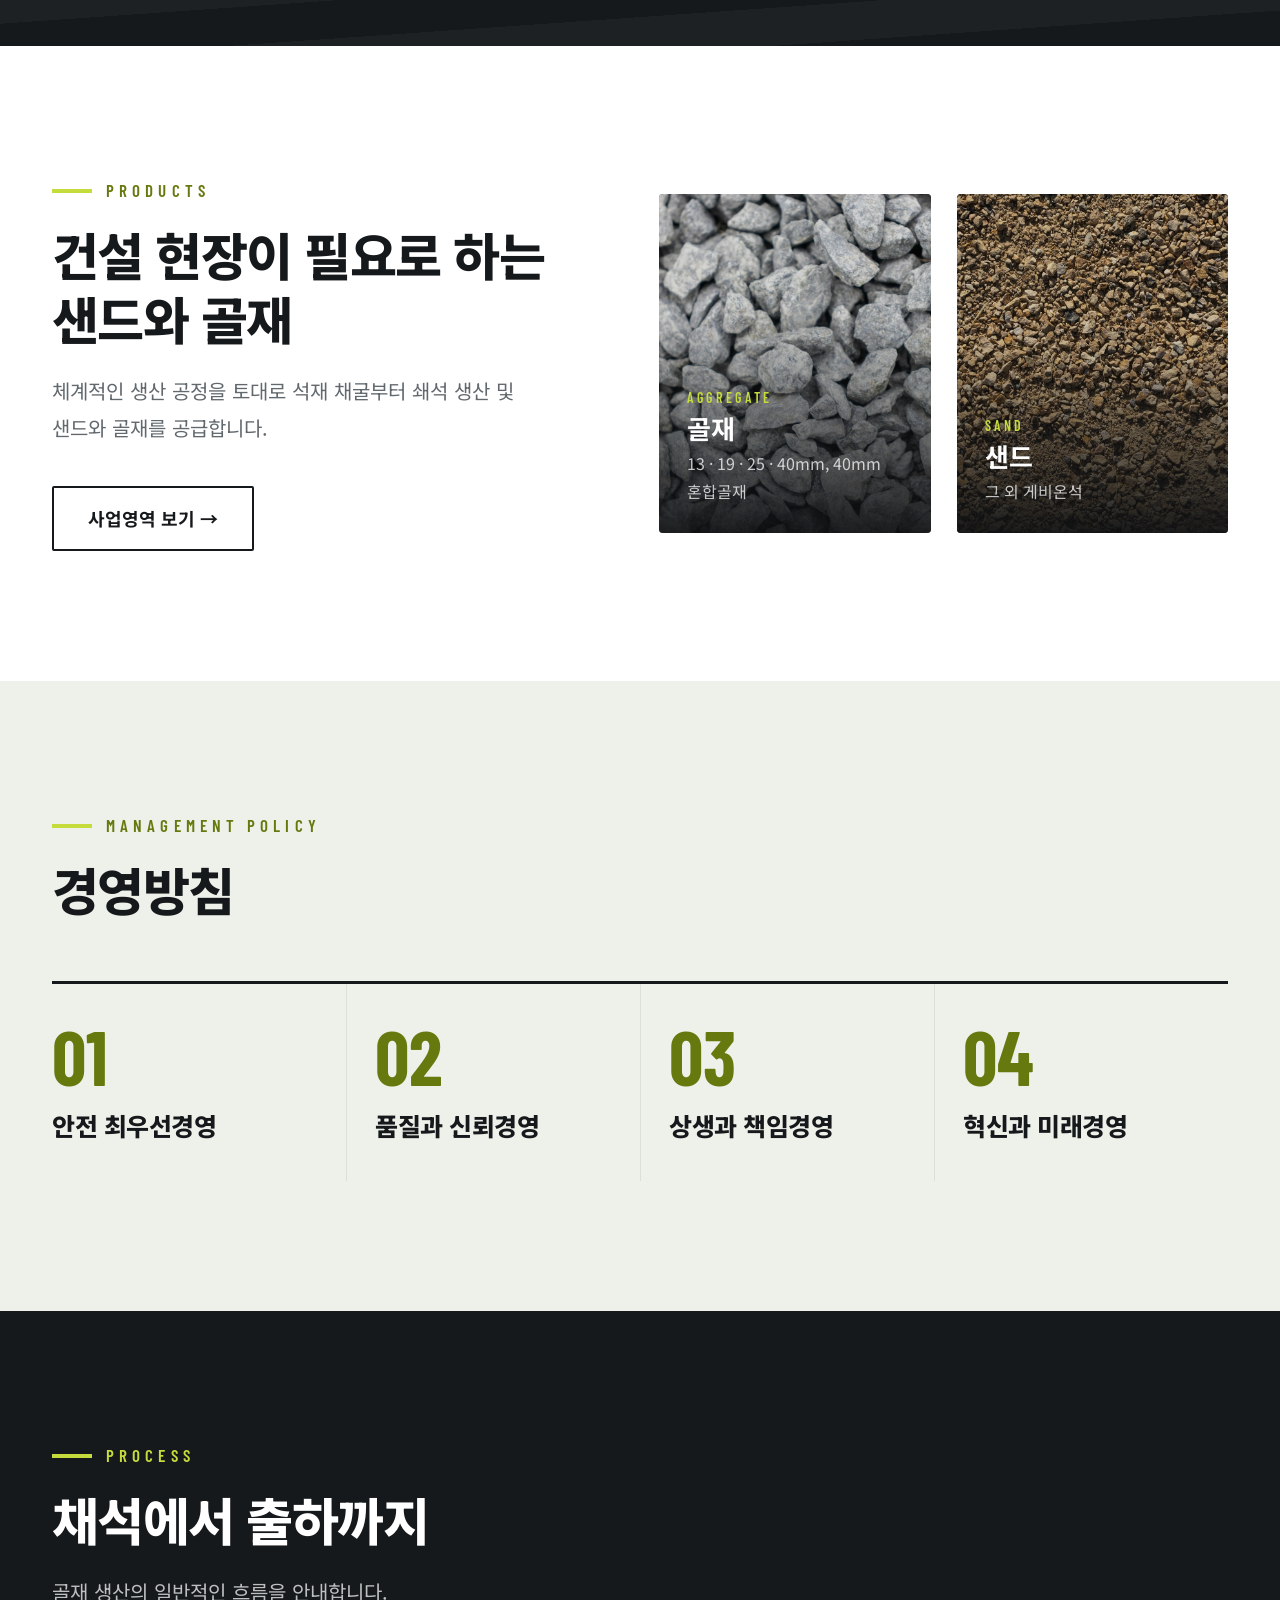
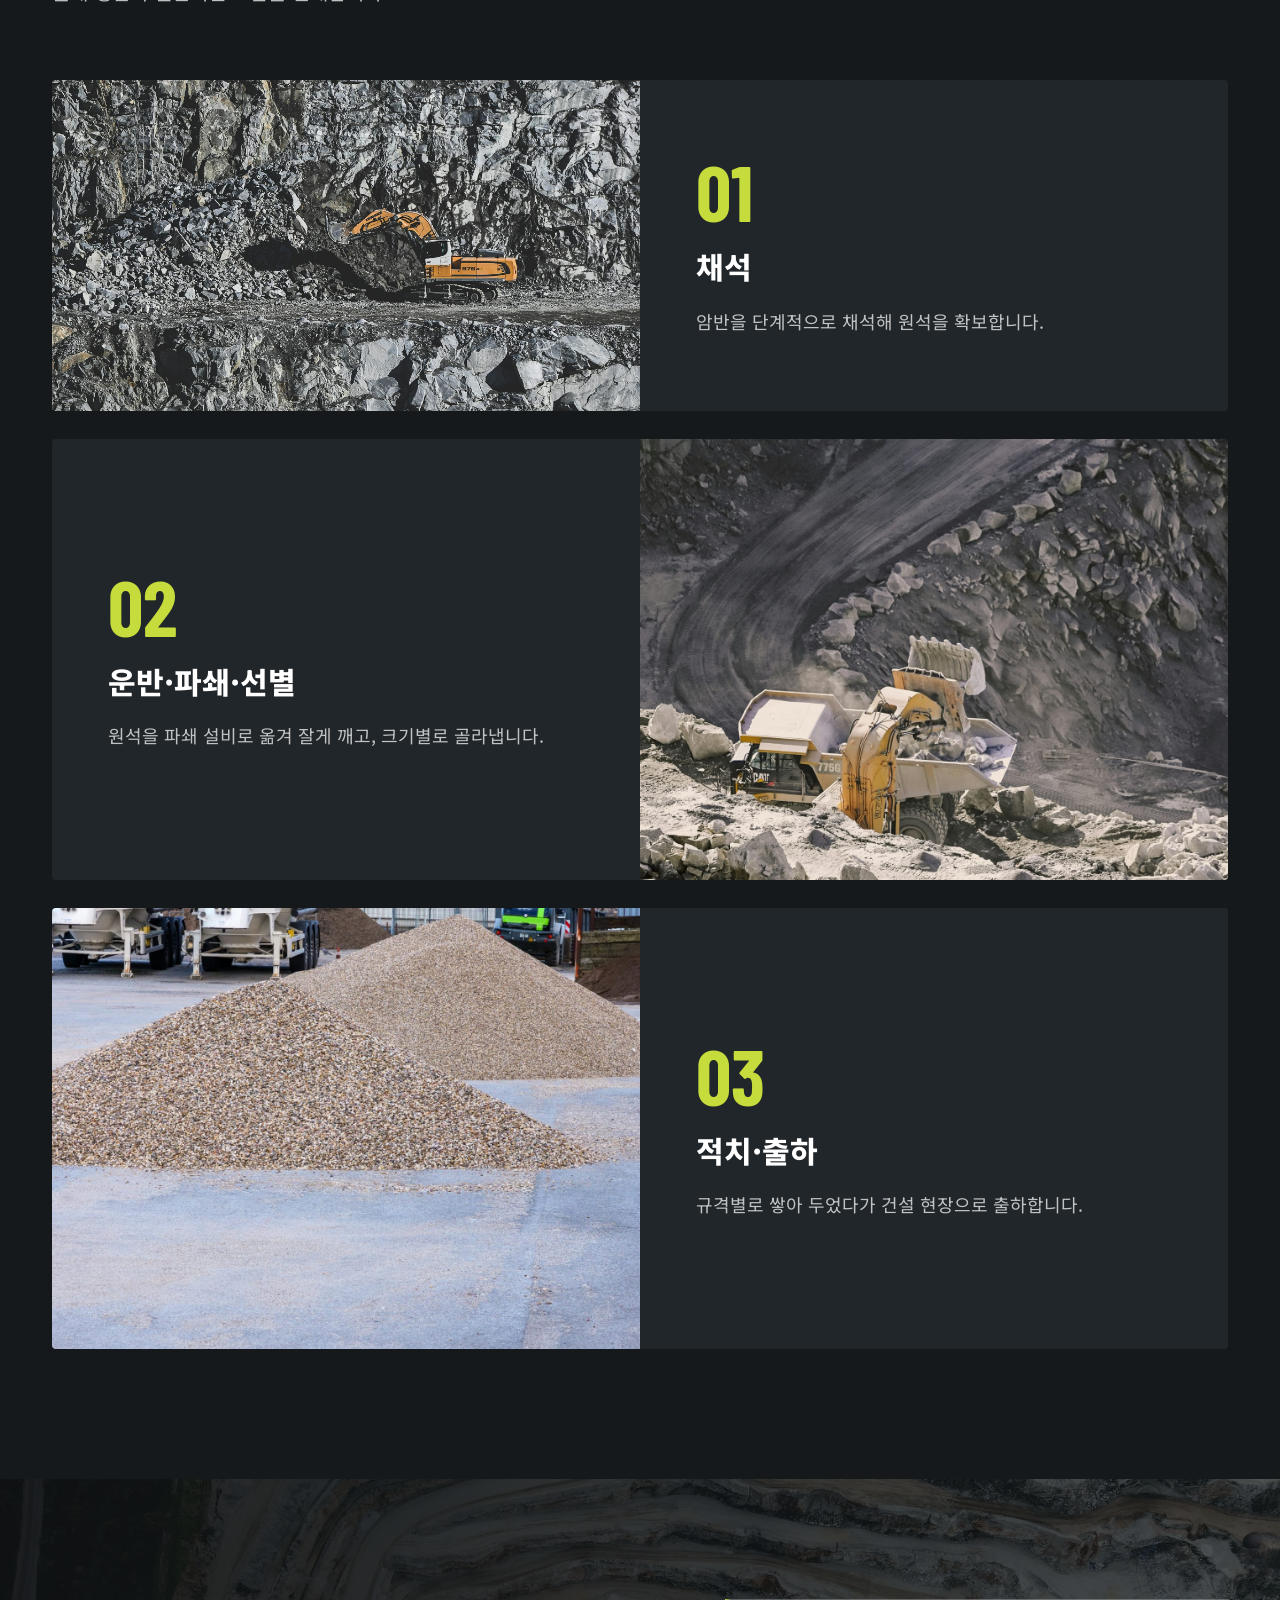
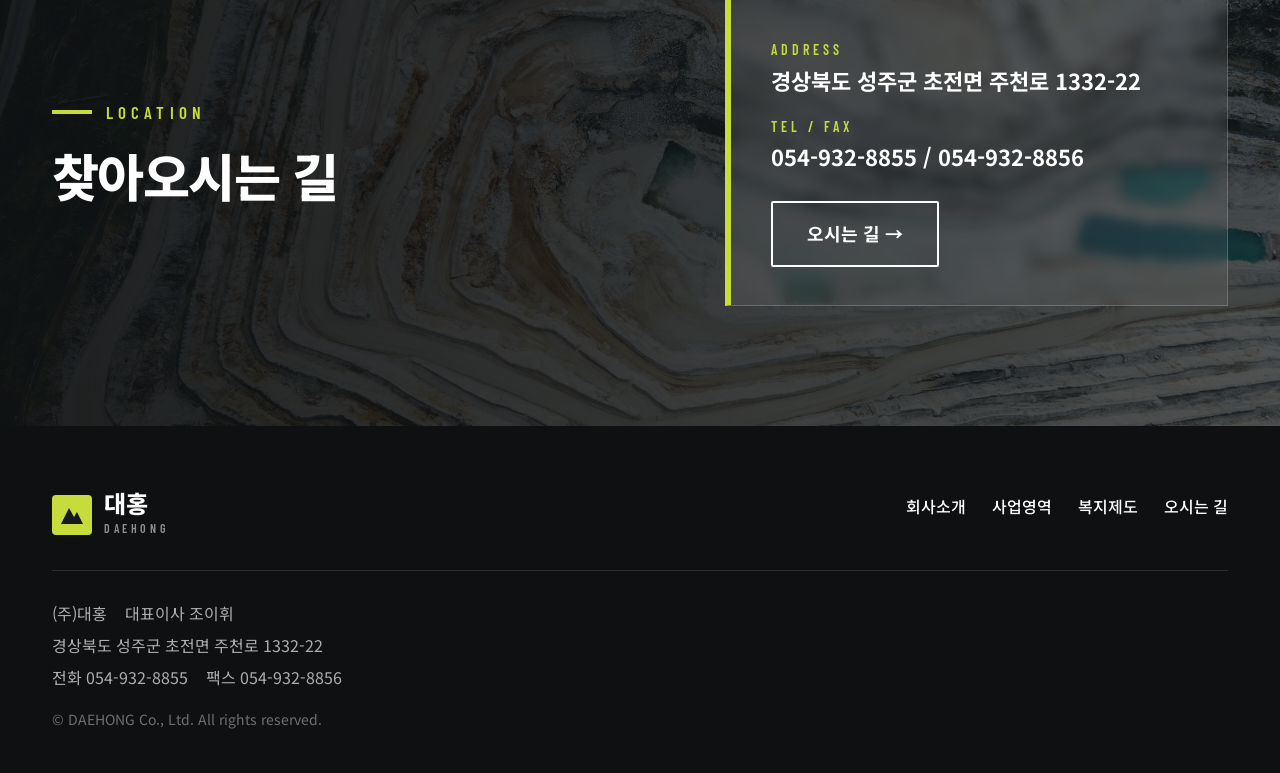
==== commit 559642fe: "회사소개에서 경영방침, 사업영역에서 오시는 길 섹션 제거 Co-Authored-By: Claude Sonnet 5.5 <noreply@anthropic.com>" ====
--- a/index.html
+++ b/index.html
@@ -11,7 +11,7 @@
 <link rel="preconnect" href="https://fonts.googleapis.com">
 <link rel="preconnect" href="https://fonts.gstatic.com" crossorigin>
 <link href="https://fonts.googleapis.com/css2?family=Barlow+Condensed:wght@500;600;700&family=Noto+Sans+KR:wght@400;500;700;800&display=swap" rel="stylesheet">
-<link rel="stylesheet" href="css/style.css?v=2">
+<link rel="stylesheet" href="css/style.css?v=3">
 </head>
 <body>
 <header class="site-header" id="siteHeader">
@@ -134,6 +134,6 @@
     </div>
   </div>
 </footer>
-<script src="js/script.js?v=2"></script>
+<script src="js/script.js?v=3"></script>
 </body>
 </html>
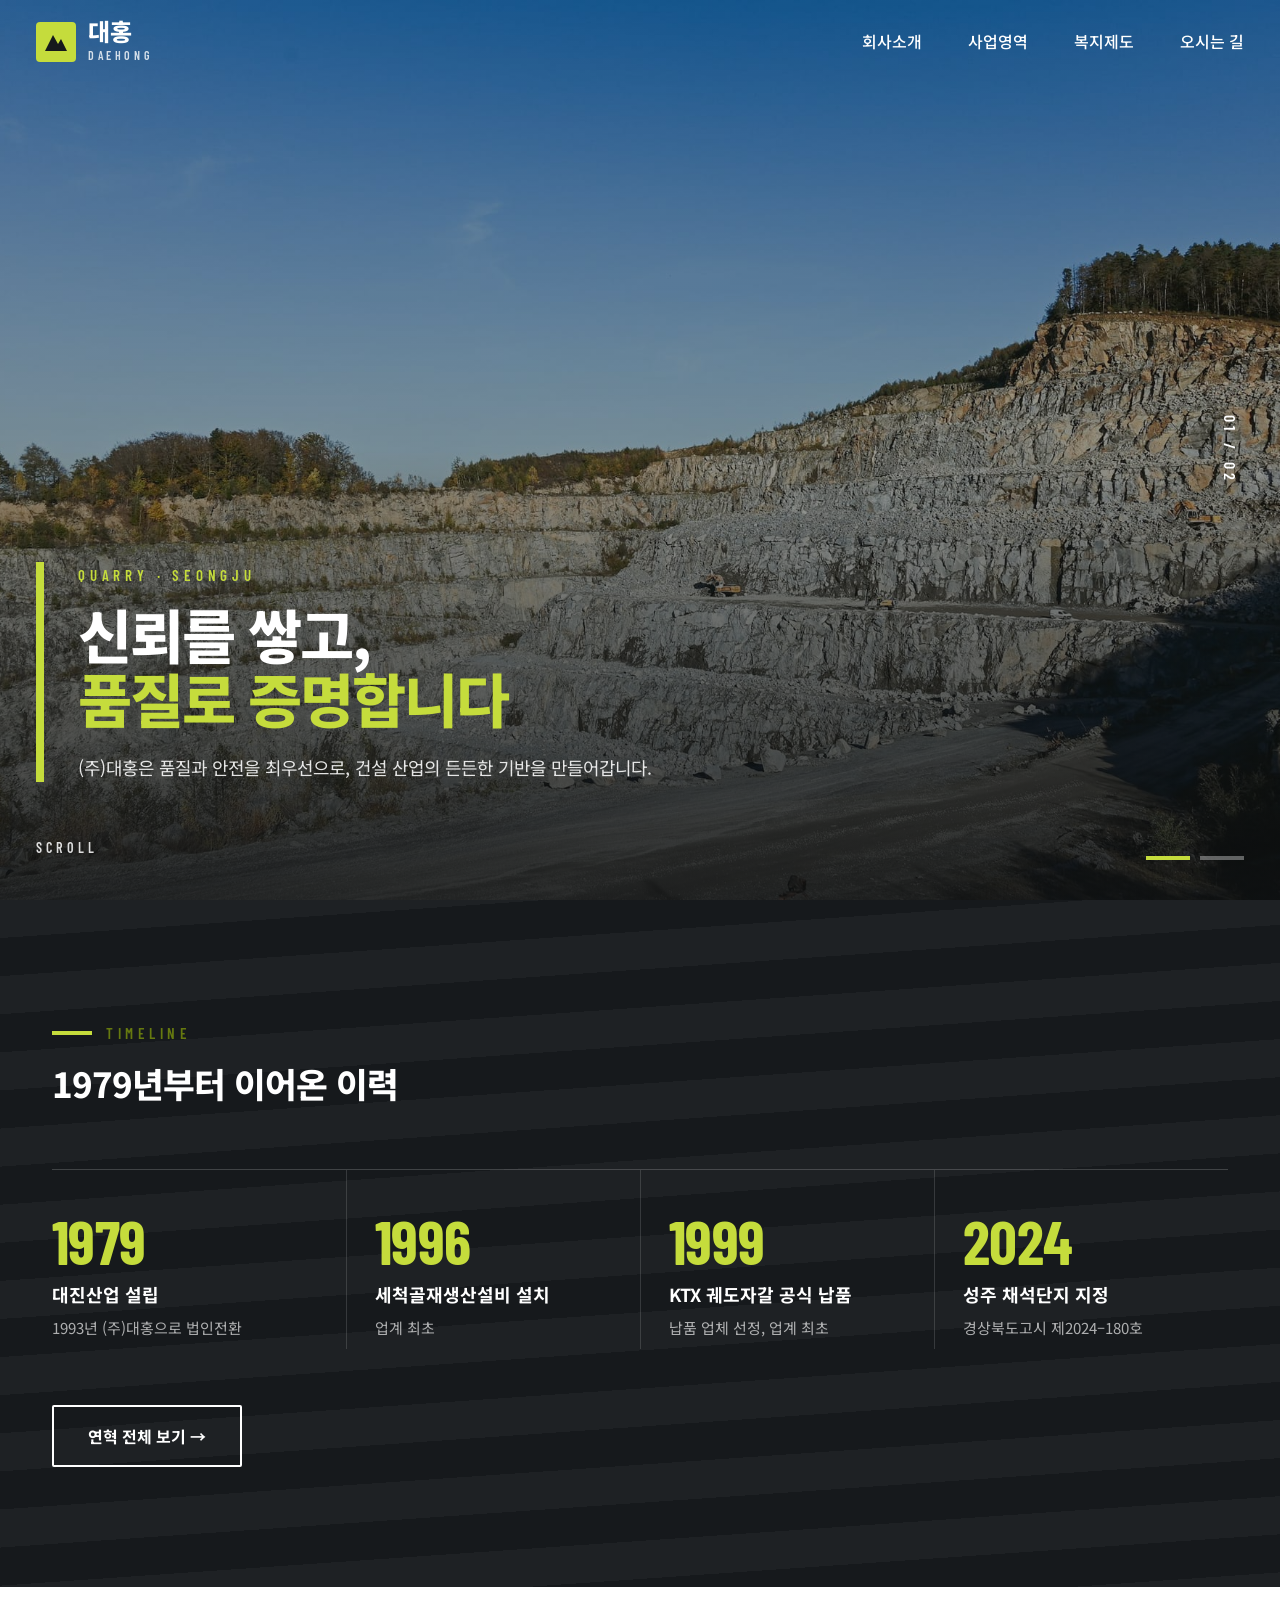
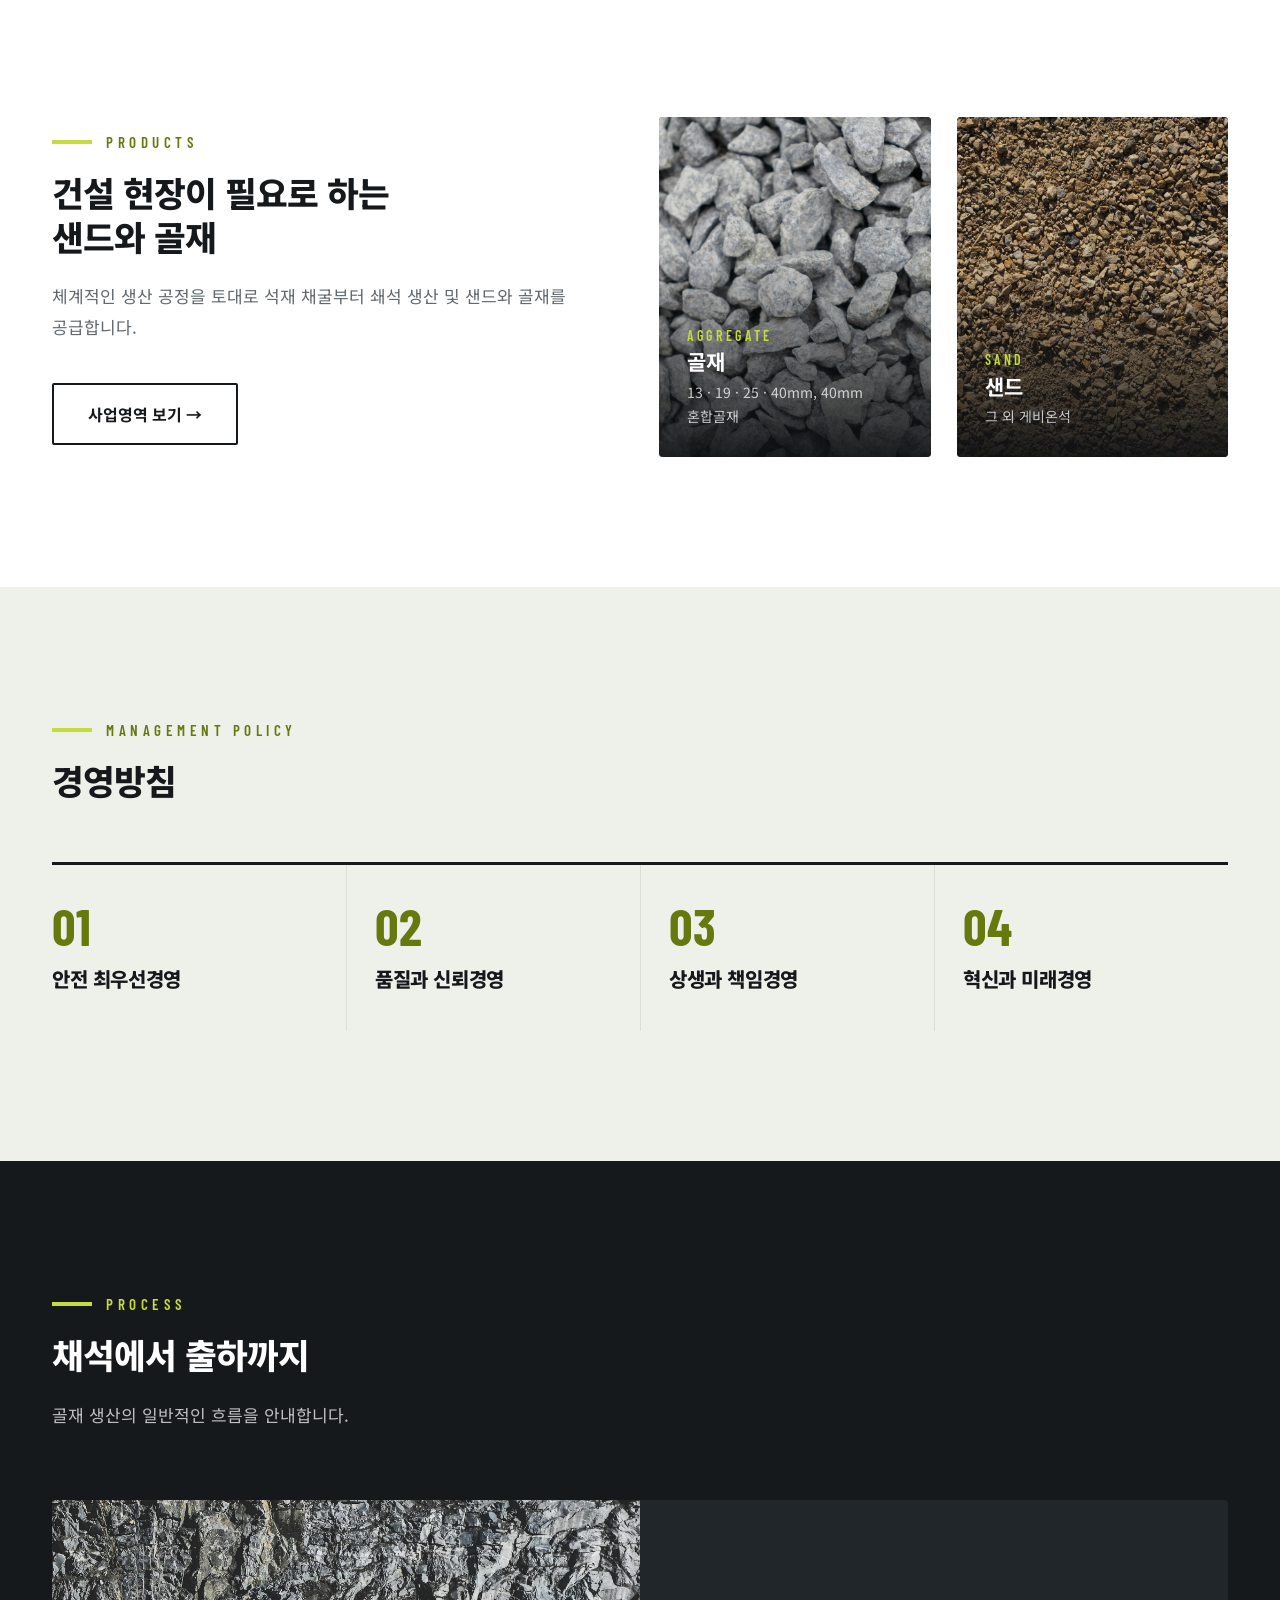
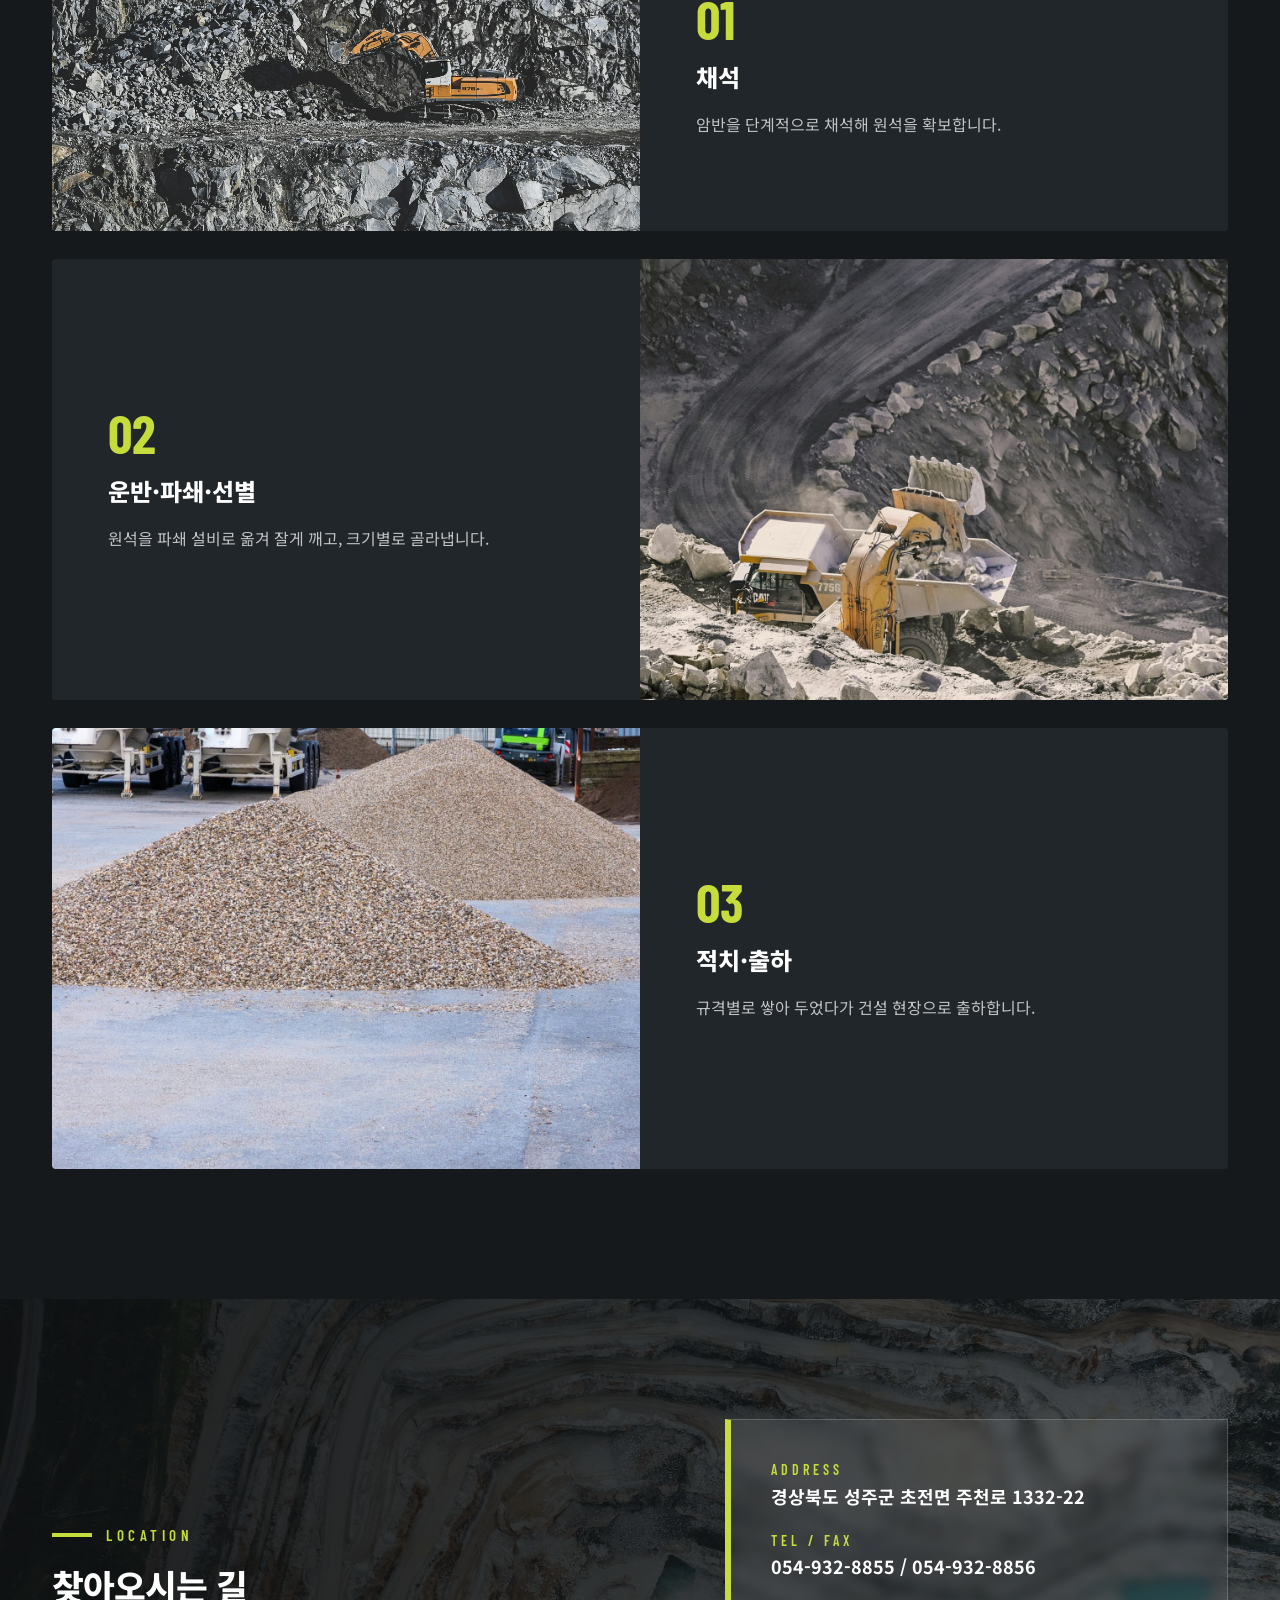
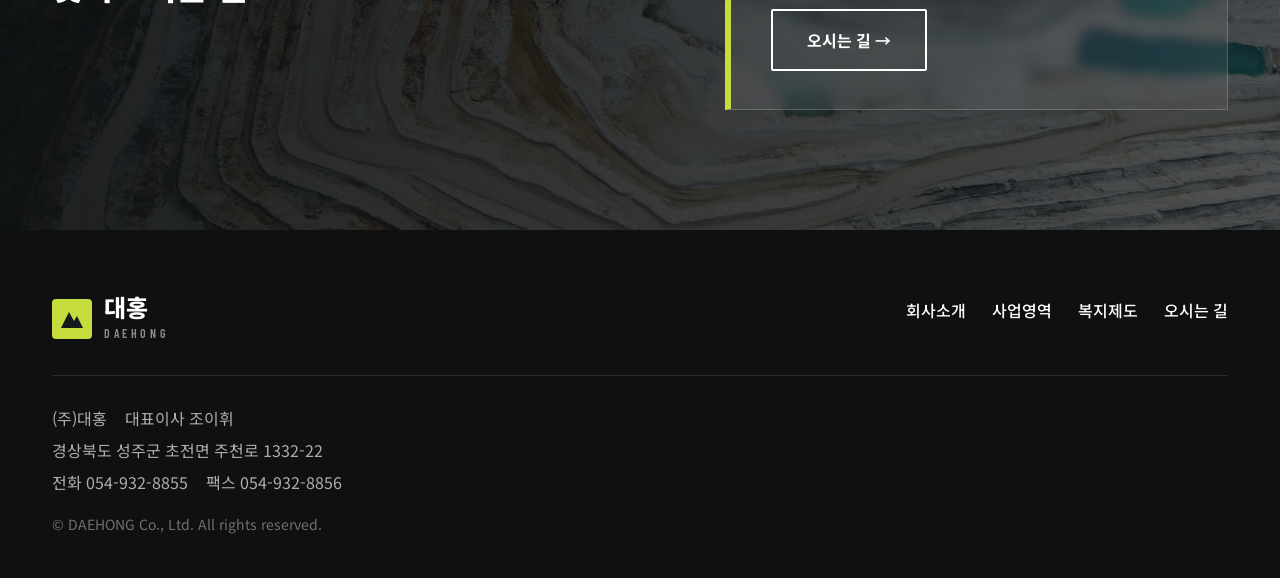
==== commit b8513685: "메인 히어로 문구 교체, 제목 글자 축소, 예시 사진 캡션 정정, 출처 문서 갱신 Co-Authored-By: Claude Sonnet 5.5 <noreply@anthropic.c" ====
--- a/index.html
+++ b/index.html
@@ -11,7 +11,7 @@
 <link rel="preconnect" href="https://fonts.googleapis.com">
 <link rel="preconnect" href="https://fonts.gstatic.com" crossorigin>
 <link href="https://fonts.googleapis.com/css2?family=Barlow+Condensed:wght@500;600;700&family=Noto+Sans+KR:wght@400;500;700;800&display=swap" rel="stylesheet">
-<link rel="stylesheet" href="css/style.css?v=3">
+<link rel="stylesheet" href="css/style.css?v=4">
 </head>
 <body>
 <header class="site-header" id="siteHeader">
@@ -42,7 +42,7 @@
   
   <div class="hero-copy"><div class="wrap"><div class="bar"></div><div class="body">
     <div class="hero-eyebrow">QUARRY · SEONGJU</div>
-    <h1>돌에서 시작하는<br><em>건설의 기초</em></h1>
+    <h1>신뢰를 쌓고,<br><em>품질로 증명합니다</em></h1>
     <p>(주)대홍은 품질과 안전을 최우선으로, 건설 산업의 든든한 기반을 만들어갑니다.</p>
   </div></div></div>
   
@@ -134,6 +134,6 @@
     </div>
   </div>
 </footer>
-<script src="js/script.js?v=3"></script>
+<script src="js/script.js?v=4"></script>
 </body>
 </html>
--- a/css/style.css
+++ b/css/style.css
@@ -11,7 +11,7 @@
 }
 * { margin: 0; padding: 0; box-sizing: border-box; }
 html { scroll-behavior: smooth; }
-body { font-family: "Noto Sans KR", -apple-system, "Segoe UI", sans-serif; font-size: 18px; line-height: 1.75; color: var(--ink); background: #fff; word-break: keep-all; overflow-wrap: break-word; -webkit-font-smoothing: antialiased; }
+body { font-family: "Noto Sans KR", -apple-system, "Segoe UI", sans-serif; font-size: 16px; line-height: 1.75; color: var(--ink); background: #fff; word-break: keep-all; overflow-wrap: break-word; -webkit-font-smoothing: antialiased; }
 img { max-width: 100%; display: block; }
 a { color: inherit; text-decoration: none; }
 ul { list-style: none; }
@@ -28,7 +28,7 @@
 .brand b { display: block; font-size: 24px; font-weight: 800; letter-spacing: -.02em; line-height: 1.1; }
 .brand small { display: block; font-family: "Barlow Condensed", sans-serif; font-size: 12px; letter-spacing: .3em; font-weight: 600; opacity: .8; }
 .nav { display: flex; align-items: center; gap: 46px; }
-.nav a { font-size: 18px; font-weight: 500; padding: 6px 0; border-bottom: 3px solid transparent; transition: border-color .2s; }
+.nav a { font-size: 16px; font-weight: 500; padding: 6px 0; border-bottom: 3px solid transparent; transition: border-color .2s; }
 .nav a:hover, .nav a.active { border-bottom-color: var(--lime); }
 .site-header.scrolled .nav a:hover, .site-header.scrolled .nav a.active { border-bottom-color: var(--olive); }
 .burger { display: none; width: 46px; height: 46px; background: none; border: 0; cursor: pointer; position: relative; }
@@ -37,7 +37,7 @@
 .drawer { position: fixed; inset: 0; z-index: 200; background: var(--ink); color: #fff; padding: 100px 36px 40px; opacity: 0; visibility: hidden; transition: opacity .3s, visibility .3s; }
 .drawer.open { opacity: 1; visibility: visible; }
 .drawer-close { position: absolute; top: 20px; right: 24px; width: 46px; height: 46px; background: none; border: 0; color: #fff; font-size: 34px; cursor: pointer; }
-.drawer a { display: block; font-size: 30px; font-weight: 700; padding: 18px 0; border-bottom: 1px solid rgba(255,255,255,.12); }
+.drawer a { display: block; font-size: 24px; font-weight: 700; padding: 18px 0; border-bottom: 1px solid rgba(255,255,255,.12); }
 .drawer a small { font-family: "Barlow Condensed", sans-serif; font-size: 14px; letter-spacing: .26em; color: var(--lime); display: block; }
 .drawer p { margin-top: 36px; font-size: 17px; color: rgba(255,255,255,.65); line-height: 1.9; }
 
@@ -51,10 +51,10 @@
 .hero-copy { position: absolute; z-index: 3; left: 0; right: 0; bottom: 118px; }
 .hero-copy .wrap { max-width: 1480px; padding: 0 36px; display: grid; grid-template-columns: 8px 1fr; gap: 34px; align-items: stretch; }
 .hero-copy .bar { background: var(--lime); }
-.hero-eyebrow { font-family: "Barlow Condensed", sans-serif; font-weight: 600; letter-spacing: .32em; font-size: 18px; color: var(--lime); }
-.hero h1 { margin-top: 14px; font-size: clamp(48px, 7.4vw, 112px); font-weight: 800; letter-spacing: -.035em; line-height: 1.08; }
+.hero-eyebrow { font-family: "Barlow Condensed", sans-serif; font-weight: 600; letter-spacing: .32em; font-size: 15px; color: var(--lime); }
+.hero h1 { margin-top: 14px; font-size: clamp(32px, 4.6vw, 64px); font-weight: 800; letter-spacing: -.035em; line-height: 1.08; }
 .hero h1 em { font-style: normal; color: var(--lime); }
-.hero-copy p { margin-top: 22px; font-size: clamp(19px, 1.8vw, 25px); max-width: 700px; color: rgba(255,255,255,.88); line-height: 1.7; }
+.hero-copy p { margin-top: 22px; font-size: clamp(15px, 1.4vw, 19px); max-width: 700px; color: rgba(255,255,255,.88); line-height: 1.7; }
 .hero-copy .body > * { opacity: 0; transform: translateY(22px); transition: opacity .9s ease, transform .9s ease; }
 .hero-copy.on .body > * { opacity: 1; transform: none; }
 .hero-copy.on .body > *:nth-child(2) { transition-delay: .15s; } .hero-copy.on .body > *:nth-child(3) { transition-delay: .3s; }
@@ -68,13 +68,13 @@
 .sec { padding: 130px 0; position: relative; }
 .sec-paper { background: var(--paper); }
 .sec-dark { background: var(--ink); color: #fff; }
-.label { font-family: "Barlow Condensed", sans-serif; font-weight: 600; letter-spacing: .3em; font-size: 17px; color: var(--olive); display: flex; align-items: center; gap: 14px; }
+.label { font-family: "Barlow Condensed", sans-serif; font-weight: 600; letter-spacing: .3em; font-size: 15px; color: var(--olive); display: flex; align-items: center; gap: 14px; }
 .label::before { content: ""; width: 40px; height: 4px; background: var(--lime); }
 .sec-dark .label { color: var(--lime); }
-.h2 { margin-top: 16px; font-size: clamp(34px, 4vw, 54px); font-weight: 800; letter-spacing: -.03em; line-height: 1.25; }
-.lead { margin-top: 22px; font-size: 20px; color: var(--soft); max-width: 660px; line-height: 1.85; }
+.h2 { margin-top: 16px; font-size: clamp(24px, 2.7vw, 36px); font-weight: 800; letter-spacing: -.03em; line-height: 1.25; }
+.lead { margin-top: 22px; font-size: 17px; color: var(--soft); max-width: 660px; line-height: 1.85; }
 .sec-dark .lead { color: rgba(255,255,255,.72); }
-.btn { display: inline-flex; align-items: center; gap: 10px; margin-top: 40px; font-weight: 700; font-size: 18px; padding: 15px 34px; border: 2px solid var(--ink); border-radius: 2px; transition: background .2s, color .2s, border-color .2s; }
+.btn { display: inline-flex; align-items: center; gap: 10px; margin-top: 40px; font-weight: 700; font-size: 16px; padding: 15px 34px; border: 2px solid var(--ink); border-radius: 2px; transition: background .2s, color .2s, border-color .2s; }
 .btn:hover { background: var(--ink); color: #fff; }
 .btn.light { border-color: #fff; color: #fff; } .btn.light:hover { background: #fff; color: var(--ink); }
 .btn.lime { background: var(--lime); border-color: var(--lime); color: var(--ink); } .btn.lime:hover { background: #d4ea4a; border-color: #d4ea4a; color: var(--ink); }
@@ -86,9 +86,9 @@
 .years { display: grid; grid-template-columns: repeat(3, 1fr); gap: 0; margin-top: 64px; border-top: 1px solid rgba(255,255,255,.18); }
 .year { padding: 40px 34px 8px 0; position: relative; }
 .year + .year { padding-left: 34px; border-left: 1px solid rgba(255,255,255,.14); }
-.year b { display: block; font-family: "Barlow Condensed", sans-serif; font-size: clamp(76px, 9vw, 132px); font-weight: 700; line-height: 1; color: var(--lime); letter-spacing: -.01em; }
-.year h3 { margin-top: 10px; font-size: 24px; font-weight: 700; }
-.year p { margin-top: 8px; font-size: 17px; color: rgba(255,255,255,.65); }
+.year b { display: block; font-family: "Barlow Condensed", sans-serif; font-size: clamp(52px, 6vw, 84px); font-weight: 700; line-height: 1; color: var(--lime); letter-spacing: -.01em; }
+.year h3 { margin-top: 10px; font-size: 20px; font-weight: 700; }
+.year p { margin-top: 8px; font-size: 15px; color: rgba(255,255,255,.65); }
 
 .split { display: grid; grid-template-columns: 1fr 1.1fr; gap: 90px; align-items: center; }
 .cards2 { display: grid; grid-template-columns: 1fr 1fr; gap: 26px; }
@@ -97,8 +97,8 @@
 .pcard:hover img { transform: scale(1.06); opacity: 1; }
 .pcard .cap { position: absolute; left: 0; right: 0; bottom: 0; padding: 70px 28px 28px; background: linear-gradient(0deg, rgba(14,16,18,.92), transparent); }
 .pcard .cap small { font-family: "Barlow Condensed", sans-serif; letter-spacing: .26em; color: var(--lime); font-size: 14px; font-weight: 600; }
-.pcard .cap b { display: block; font-size: 26px; font-weight: 700; line-height: 1.3; }
-.pcard .cap span { display: block; margin-top: 4px; font-size: 16px; color: rgba(255,255,255,.75); }
+.pcard .cap b { display: block; font-size: 21px; font-weight: 700; line-height: 1.3; }
+.pcard .cap span { display: block; margin-top: 4px; font-size: 14px; color: rgba(255,255,255,.75); }
 
 /* process (alternating rows) */
 .proc { margin-top: 70px; display: grid; gap: 28px; }
@@ -108,9 +108,9 @@
 .pimg img { width: 100%; height: 100%; object-fit: cover; transition: transform .7s; }
 .prow:hover .pimg img { transform: scale(1.05); }
 .pbody { padding: 52px 56px; display: flex; flex-direction: column; justify-content: center; }
-.pno { font-family: "Barlow Condensed", sans-serif; font-size: 78px; line-height: 1; font-weight: 700; color: var(--lime); }
-.pbody h3 { margin-top: 10px; font-size: 30px; font-weight: 800; }
-.pbody p { margin-top: 12px; font-size: 18px; color: rgba(255,255,255,.72); line-height: 1.85; }
+.pno { font-family: "Barlow Condensed", sans-serif; font-size: 54px; line-height: 1; font-weight: 700; color: var(--lime); }
+.pbody h3 { margin-top: 10px; font-size: 24px; font-weight: 800; }
+.pbody p { margin-top: 12px; font-size: 16px; color: rgba(255,255,255,.72); line-height: 1.85; }
 
 /* uses */
 .uses { display: grid; grid-template-columns: repeat(3, 1fr); gap: 0; margin-top: 56px; border-top: 3px solid var(--ink); }
@@ -125,35 +125,35 @@
 .band > img { position: absolute; inset: 0; width: 100%; height: 100%; object-fit: cover; }
 .band::before { content: ""; position: absolute; inset: 0; z-index: 1; background: linear-gradient(90deg, rgba(14,16,18,.93), rgba(14,16,18,.7)); }
 .band .wrap { position: relative; z-index: 2; padding-top: 120px; padding-bottom: 120px; display: grid; grid-template-columns: 1.2fr 1fr; gap: 70px; align-items: center; }
-.band h2 { font-size: clamp(34px, 4vw, 54px); font-weight: 800; letter-spacing: -.03em; line-height: 1.25; }
+.band h2 { font-size: clamp(24px, 2.7vw, 36px); font-weight: 800; letter-spacing: -.03em; line-height: 1.25; }
 .contact-box { background: rgba(255,255,255,.07); border: 1px solid rgba(255,255,255,.18); border-left: 6px solid var(--lime); padding: 38px 40px; backdrop-filter: blur(6px); }
 .contact-box dt { font-family: "Barlow Condensed", sans-serif; font-size: 14px; letter-spacing: .28em; color: var(--lime); font-weight: 600; margin-top: 18px; }
 .contact-box dt:first-child { margin-top: 0; }
-.contact-box dd { font-size: 22px; font-weight: 700; line-height: 1.55; }
+.contact-box dd { font-size: 18px; font-weight: 700; line-height: 1.55; }
 
 /* ---------- Sub pages ---------- */
 .sub-visual { position: relative; height: 430px; color: #fff; background: var(--ink) center / cover; display: flex; align-items: flex-end; overflow: hidden; }
 .sub-visual::before { content: ""; position: absolute; inset: 0; background: linear-gradient(0deg, rgba(14,16,18,.88) 0%, rgba(14,16,18,.4) 60%, rgba(14,16,18,.5) 100%); }
 .sub-visual .wrap { position: relative; z-index: 2; width: 100%; max-width: 1480px; padding: 0 36px 52px; }
 .sub-visual .crumb { font-family: "Barlow Condensed", sans-serif; letter-spacing: .28em; font-size: 15px; color: var(--lime); font-weight: 600; }
-.sub-visual h1 { margin-top: 8px; font-size: clamp(42px, 5.2vw, 72px); font-weight: 800; letter-spacing: -.035em; line-height: 1.12; }
-.sub-visual p { margin-top: 12px; font-size: 20px; color: rgba(255,255,255,.85); max-width: 640px; }
+.sub-visual h1 { margin-top: 8px; font-size: clamp(28px, 3.4vw, 44px); font-weight: 800; letter-spacing: -.035em; line-height: 1.12; }
+.sub-visual p { margin-top: 12px; font-size: 16px; color: rgba(255,255,255,.85); max-width: 640px; }
 
 .overview { display: grid; grid-template-columns: 1fr 1.4fr; gap: 80px; }
 .dl { border-top: 3px solid var(--ink); }
 .dl div { display: grid; grid-template-columns: 170px 1fr; gap: 24px; padding: 22px 6px; border-bottom: 1px solid var(--line); }
 .dl dt { font-weight: 700; color: var(--olive); }
-.dl dd { font-size: 19px; }
+.dl dd { font-size: 16px; }
 .hist { margin-top: 44px; border-left: 3px solid var(--ink); }
 .hist li { position: relative; padding: 0 0 38px 38px; }
 .hist li::before { content: ""; position: absolute; left: -11px; top: 14px; width: 19px; height: 19px; background: var(--lime); border: 3px solid var(--ink); }
-.hist b { font-family: "Barlow Condensed", sans-serif; font-size: 40px; font-weight: 700; line-height: 1.1; }
-.hist p { font-size: 18px; color: var(--soft); }
+.hist b { font-family: "Barlow Condensed", sans-serif; font-size: 28px; font-weight: 700; line-height: 1.1; }
+.hist p { font-size: 16px; color: var(--soft); }
 
 .info-cards { display: grid; grid-template-columns: 1.4fr 1fr; gap: 24px; }
 .info-card { padding: 42px 38px; background: var(--paper); border-left: 6px solid var(--lime); }
 .info-card small { font-family: "Barlow Condensed", sans-serif; letter-spacing: .28em; font-size: 14px; color: var(--olive); font-weight: 600; }
-.info-card b { display: block; margin-top: 10px; font-size: 25px; font-weight: 700; line-height: 1.5; }
+.info-card b { display: block; margin-top: 10px; font-size: 20px; font-weight: 700; line-height: 1.5; }
 .info-card span { display: block; margin-top: 6px; font-size: 16px; color: var(--soft); }
 .map-btns { margin-top: 44px; display: flex; gap: 14px; flex-wrap: wrap; }
 .map-btns .btn { margin-top: 0; }
@@ -206,42 +206,42 @@
 .years.y4 { grid-template-columns: repeat(4, 1fr); }
 .years.y4 .year { padding-right: 24px; }
 .years.y4 .year + .year { padding-left: 28px; }
-.years.y4 .year b { font-size: clamp(60px, 6.6vw, 98px); }
-.years.y4 .year h3 { font-size: 21px; line-height: 1.4; }
+.years.y4 .year b { font-size: clamp(44px, 4.8vw, 66px); }
+.years.y4 .year h3 { font-size: 18px; line-height: 1.4; }
 .strata .btn.light { margin-top: 56px; }
 
-.greet p { font-size: 20px; line-height: 2; color: #343a3f; }
+.greet p { font-size: 17px; line-height: 2; color: #343a3f; }
 .greet p + p { margin-top: 20px; }
-.sign { margin-top: 44px; padding-top: 24px; border-top: 3px solid var(--ink); font-size: 20px; font-weight: 500; }
-.sign b { font-size: 26px; font-weight: 800; margin-left: 6px; letter-spacing: .08em; }
+.sign { margin-top: 44px; padding-top: 24px; border-top: 3px solid var(--ink); font-size: 17px; font-weight: 500; }
+.sign b { font-size: 21px; font-weight: 800; margin-left: 6px; letter-spacing: .08em; }
 
 .hist em { display: inline-block; margin-left: 10px; padding: 1px 10px; font-style: normal; font-size: 14px; font-weight: 700; background: var(--lime); color: var(--ink); border-radius: 2px; vertical-align: 2px; }
 .hist p { color: var(--ink); }
 .hist li { padding-bottom: 30px; }
-.hist b { font-size: 34px; }
+.hist b { font-size: 28px; }
 
 .policy { display: grid; grid-template-columns: repeat(4, 1fr); gap: 0; margin-top: 60px; border-top: 3px solid var(--ink); }
 .sec-dark .policy { border-top-color: var(--lime); }
 .pol { padding: 34px 26px 38px 0; }
 .pol + .pol { padding-left: 28px; border-left: 1px solid var(--line); }
 .sec-dark .pol + .pol { border-left-color: rgba(255,255,255,.16); }
-.pol b { display: block; font-family: "Barlow Condensed", sans-serif; font-size: 76px; line-height: 1; font-weight: 700; color: var(--olive); }
+.pol b { display: block; font-family: "Barlow Condensed", sans-serif; font-size: 52px; line-height: 1; font-weight: 700; color: var(--olive); }
 .sec-dark .pol b { color: var(--lime); }
-.pol h3 { margin-top: 14px; font-size: 25px; font-weight: 800; line-height: 1.4; letter-spacing: -.02em; }
+.pol h3 { margin-top: 14px; font-size: 20px; font-weight: 800; line-height: 1.4; letter-spacing: -.02em; }
 
 .specs { display: grid; grid-template-columns: repeat(4, 1fr); gap: 18px; margin-top: 48px; }
 .spec { background: #fff; border-top: 4px solid var(--lime); padding: 26px 26px 30px; box-shadow: 0 1px 0 var(--line); }
 .spec small { display: block; font-family: "Barlow Condensed", sans-serif; font-weight: 600; letter-spacing: .24em; font-size: 15px; color: var(--olive); }
-.spec b { display: block; margin-top: 6px; font-size: 24px; font-weight: 800; letter-spacing: -.02em; }
+.spec b { display: block; margin-top: 6px; font-size: 20px; font-weight: 800; letter-spacing: -.02em; }
 
 .wl { margin-top: 56px; border-top: 3px solid var(--ink); }
 .wrow { display: grid; grid-template-columns: 110px 84px 1fr; gap: 32px; align-items: center; padding: 38px 0; border-bottom: 1px solid var(--line); }
-.wno { font-family: "Barlow Condensed", sans-serif; font-size: 74px; line-height: 1; font-weight: 700; color: var(--olive); }
+.wno { font-family: "Barlow Condensed", sans-serif; font-size: 52px; line-height: 1; font-weight: 700; color: var(--olive); }
 .wic { width: 84px; height: 84px; background: var(--ink); display: grid; place-items: center; border-radius: 4px; transition: background .25s; }
 .wrow:hover .wic { background: var(--olive); }
 .wic svg { width: 44px; height: 44px; fill: none; stroke: var(--lime); stroke-width: 1.8; stroke-linecap: round; stroke-linejoin: round; }
-.wbody h3 { font-size: 28px; font-weight: 800; letter-spacing: -.02em; }
-.wbody p { margin-top: 8px; font-size: 19px; color: var(--soft); line-height: 1.8; max-width: 760px; }
+.wbody h3 { font-size: 22px; font-weight: 800; letter-spacing: -.02em; }
+.wbody p { margin-top: 8px; font-size: 16px; color: var(--soft); line-height: 1.8; max-width: 760px; }
 
 .info-card.wide { grid-column: 1 / -1; }
 .info-cards { grid-template-columns: 1fr 1fr; }
@@ -265,9 +265,9 @@
   .specs { grid-template-columns: 1fr 1fr; gap: 12px; }
   .spec { padding: 20px 18px 22px; } .spec b { font-size: 20px; }
   .wrow { grid-template-columns: 64px 1fr; gap: 6px 20px; padding: 30px 0; }
-  .wno { grid-row: span 2; font-size: 54px; }
+  .wno { grid-row: span 2; font-size: 40px; }
   .wic { display: none; }
-  .wbody h3 { font-size: 24px; }
+  .wbody h3 { font-size: 20px; }
   .info-cards { grid-template-columns: 1fr; }
   .map-embed iframe { height: 320px; }
 }
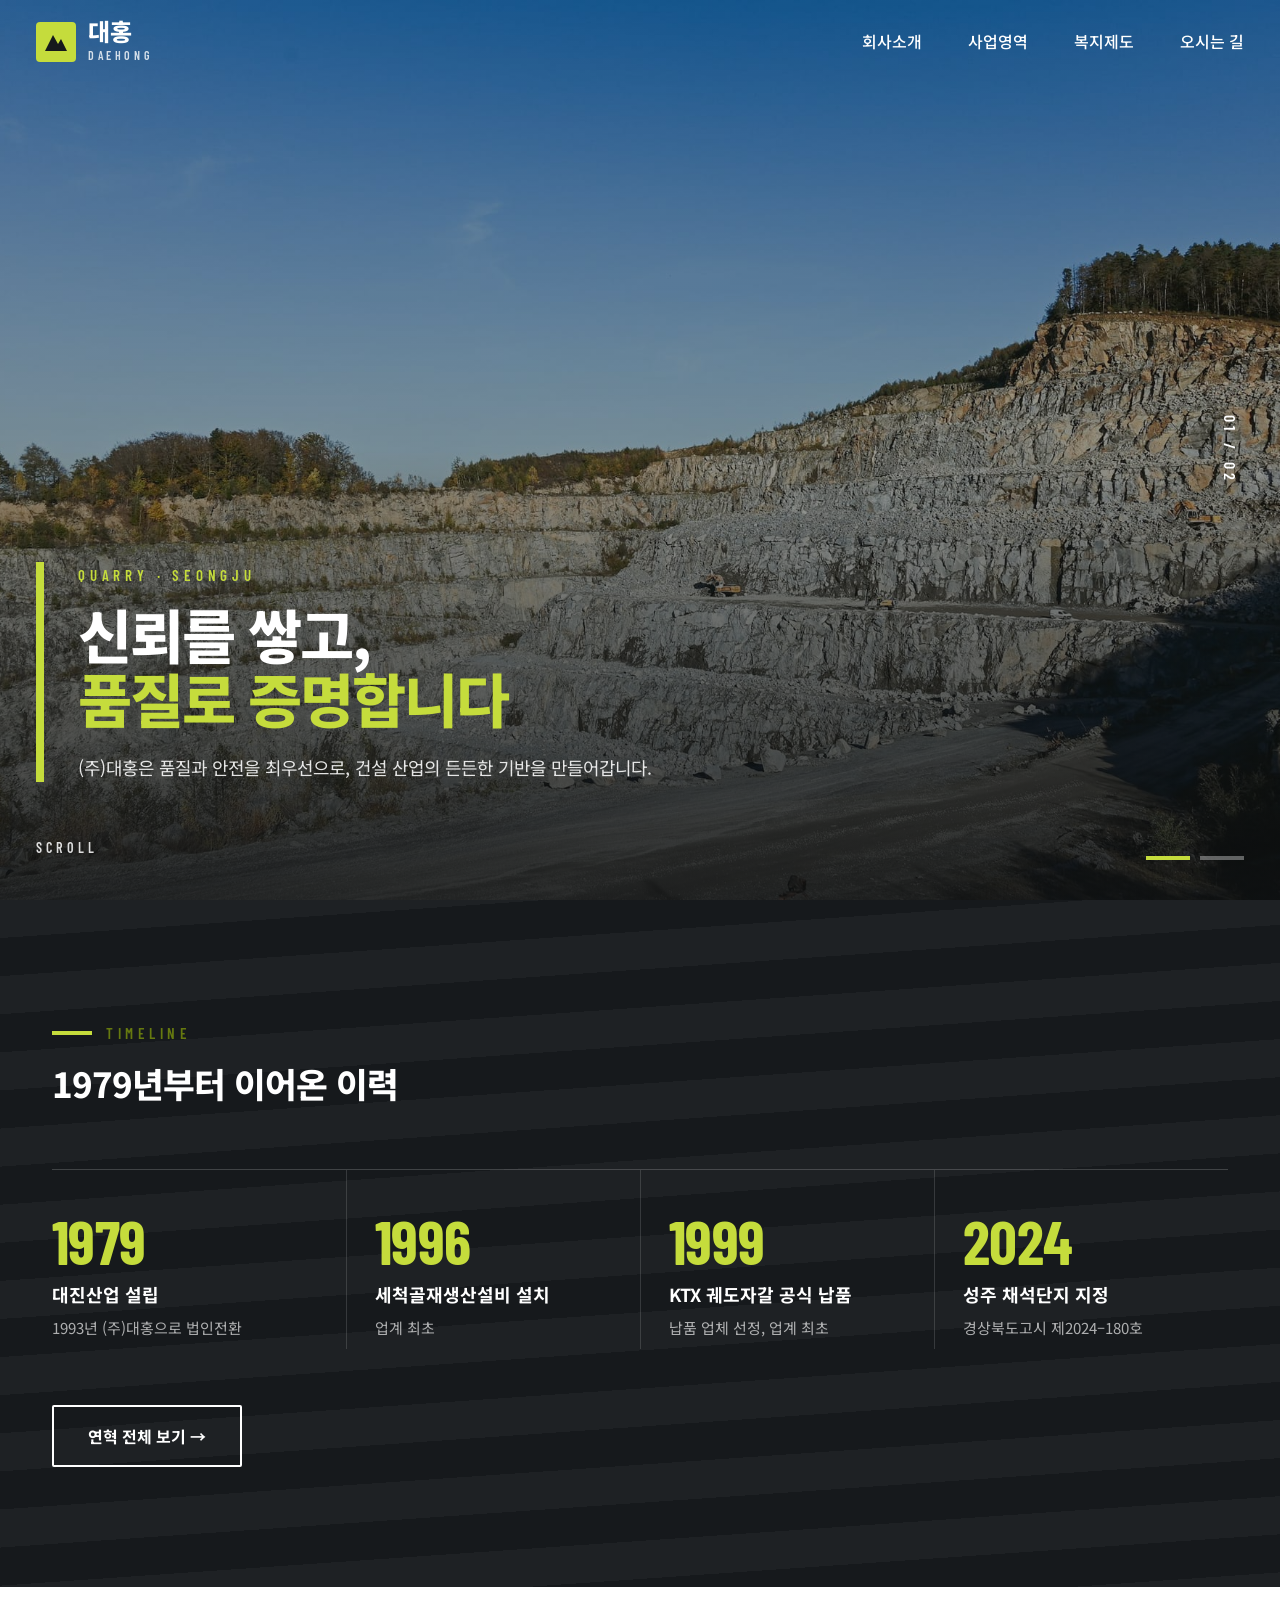
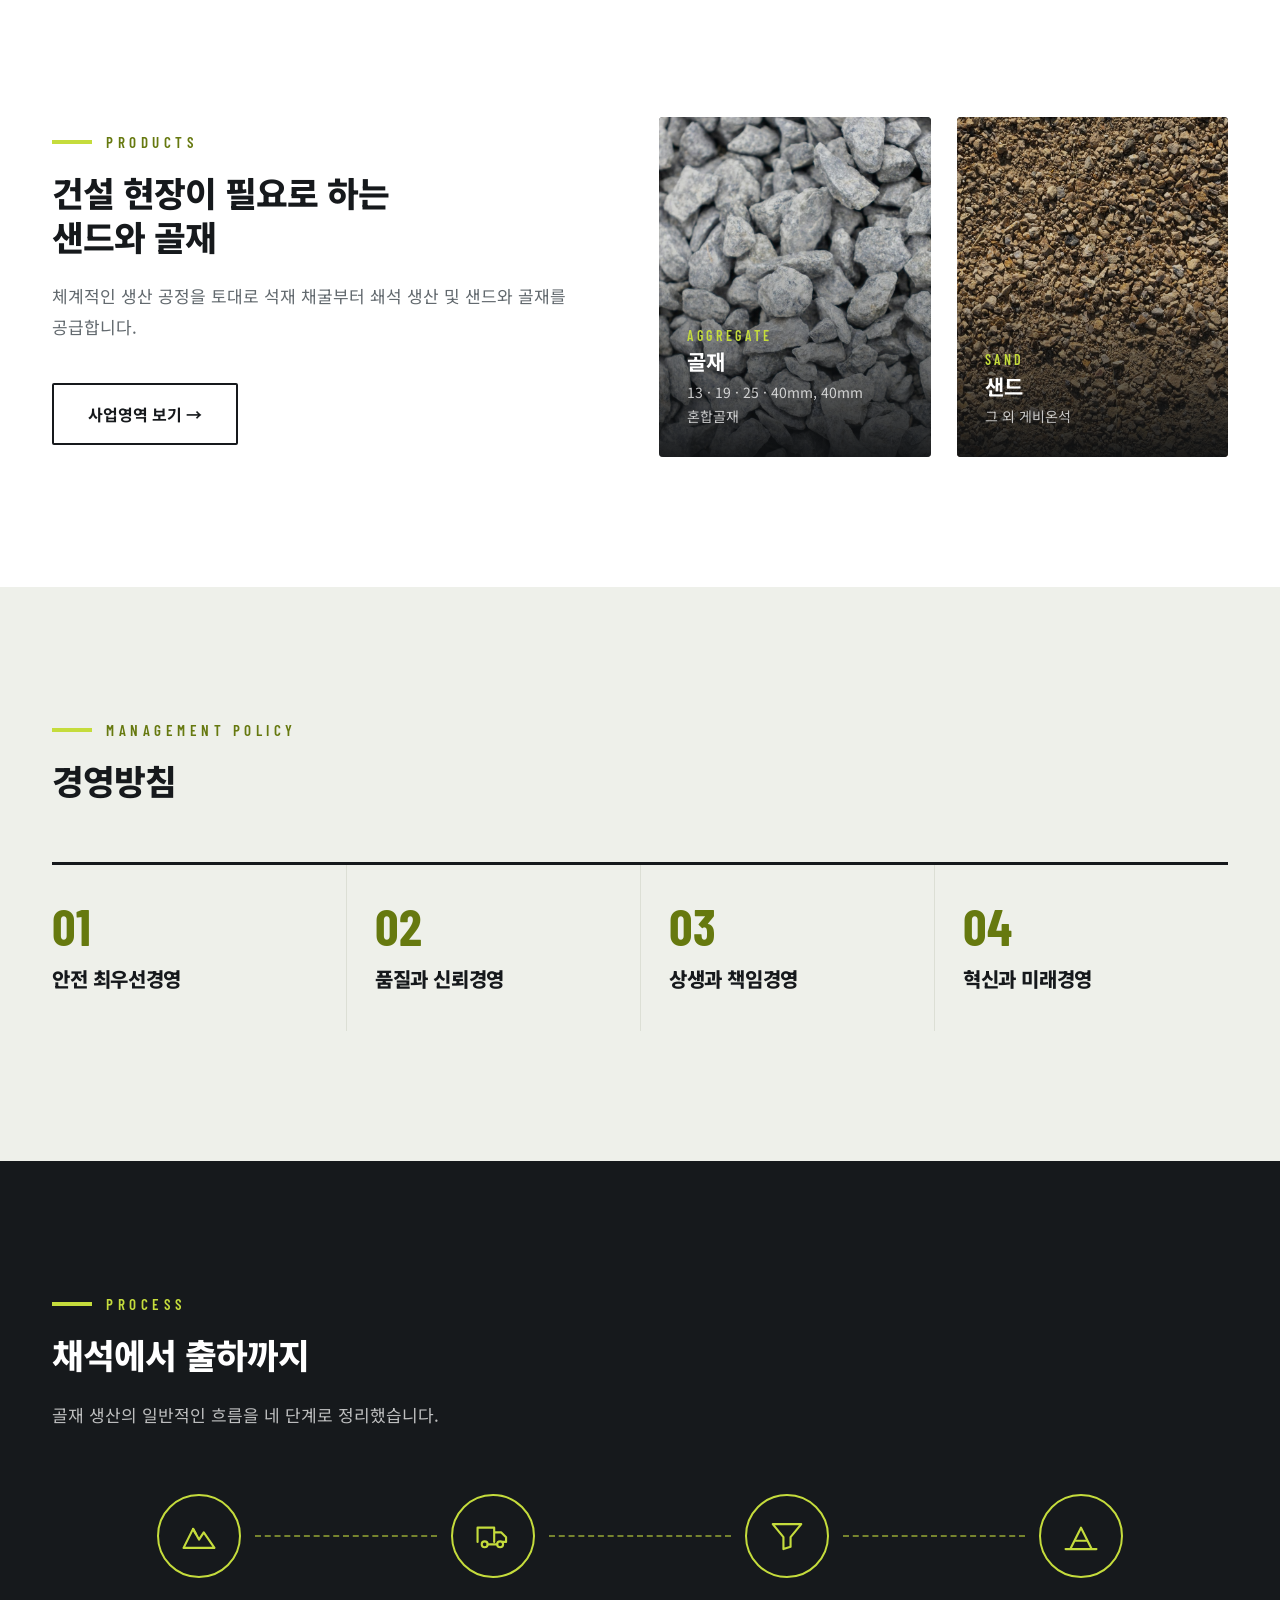
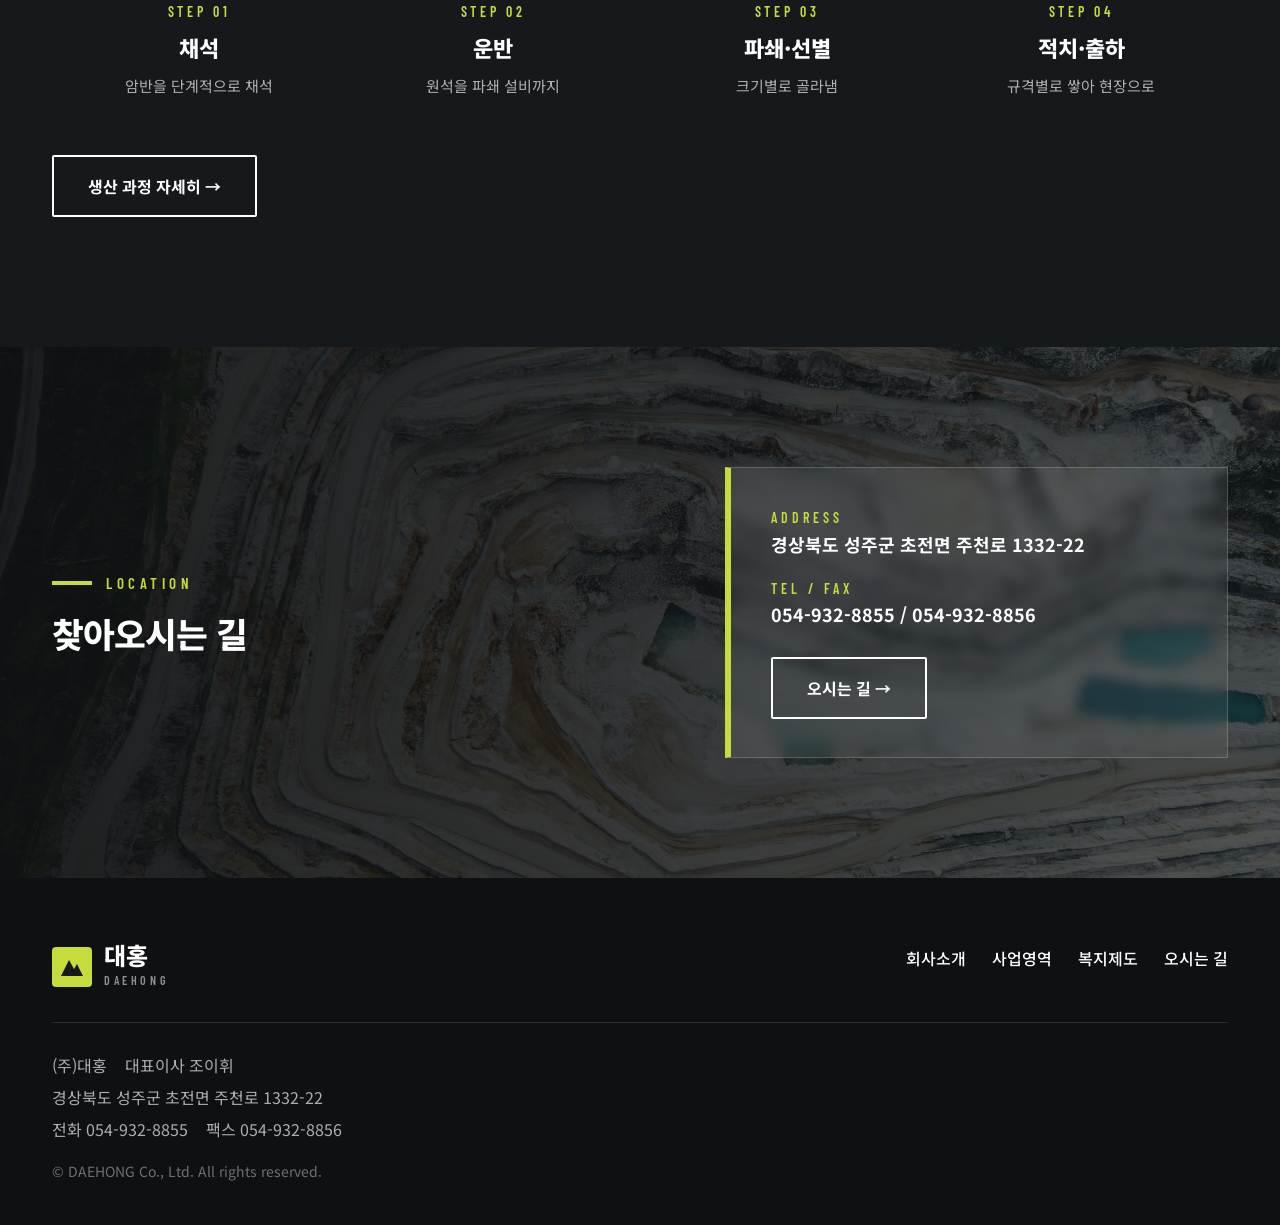
==== commit e72aa914: "생산품목을 사진+규격 크기 카드로, 메인 공정은 아이콘 흐름으로 바꿔 사업영역과 중복 해소 Co-Authored-By: Claude Sonnet 5.5 <noreply@anthro" ====
--- a/index.html
+++ b/index.html
@@ -11,7 +11,7 @@
 <link rel="preconnect" href="https://fonts.googleapis.com">
 <link rel="preconnect" href="https://fonts.gstatic.com" crossorigin>
 <link href="https://fonts.googleapis.com/css2?family=Barlow+Condensed:wght@500;600;700&family=Noto+Sans+KR:wght@400;500;700;800&display=swap" rel="stylesheet">
-<link rel="stylesheet" href="css/style.css?v=4">
+<link rel="stylesheet" href="css/style.css?v=6">
 </head>
 <body>
 <header class="site-header" id="siteHeader">
@@ -100,12 +100,14 @@
 <section class="sec sec-dark">
   <div class="wrap">
     <div class="rv"><div class="label">PROCESS</div><h2 class="h2">채석에서 출하까지</h2>
-    <p class="lead">골재 생산의 일반적인 흐름을 안내합니다.</p></div>
-    <div class="proc">
-      <div class="prow rv"><div class="pimg"><img src="img/hero-2.jpg" alt="암반 채석 작업"></div><div class="pbody"><div class="pno">01</div><h3>채석</h3><p>암반을 단계적으로 채석해 원석을 확보합니다.</p></div></div>
-      <div class="prow rv"><div class="pimg"><img src="img/loader.jpg" alt="원석을 싣는 로더와 덤프"></div><div class="pbody"><div class="pno">02</div><h3>운반·파쇄·선별</h3><p>원석을 파쇄 설비로 옮겨 잘게 깨고, 크기별로 골라냅니다.</p></div></div>
-      <div class="prow rv"><div class="pimg"><img src="img/stockpile.jpg" alt="골재 적치"></div><div class="pbody"><div class="pno">03</div><h3>적치·출하</h3><p>규격별로 쌓아 두었다가 건설 현장으로 출하합니다.</p></div></div>
+    <p class="lead">골재 생산의 일반적인 흐름을 네 단계로 정리했습니다.</p></div>
+    <div class="flow">
+      <div class="fstep rv"><div class="ficon"><svg viewBox="0 0 32 32"><path d="M3 26 11 10l5 9 4-6 9 13z"/><path d="M11 10l2.4 4.4"/></svg></div><div class="ftx"><small>STEP 01</small><h3>채석</h3><p>암반을 단계적으로 채석</p></div></div>
+      <div class="fstep rv d1"><div class="ficon"><svg viewBox="0 0 32 32"><path d="M3 21V9h14v12M17 13h6l4 4v4h-3"/><circle cx="9" cy="23" r="2.5"/><circle cx="22" cy="23" r="2.5"/><path d="M11.5 23h8"/></svg></div><div class="ftx"><small>STEP 02</small><h3>운반</h3><p>원석을 파쇄 설비까지</p></div></div>
+      <div class="fstep rv d2"><div class="ficon"><svg viewBox="0 0 32 32"><path d="M4 6h24l-9 11v8l-6 2V17z"/></svg></div><div class="ftx"><small>STEP 03</small><h3>파쇄·선별</h3><p>크기별로 골라냄</p></div></div>
+      <div class="fstep rv d3"><div class="ficon"><svg viewBox="0 0 32 32"><path d="M3 27h26M7 27 16 9l9 18"/><path d="M11.5 20h9"/></svg></div><div class="ftx"><small>STEP 04</small><h3>적치·출하</h3><p>규격별로 쌓아 현장으로</p></div></div>
     </div>
+    <a class="btn light" href="business.html#process">생산 과정 자세히 →</a>
   </div>
 </section>
 
@@ -134,6 +136,6 @@
     </div>
   </div>
 </footer>
-<script src="js/script.js?v=4"></script>
+<script src="js/script.js?v=6"></script>
 </body>
 </html>
--- a/css/style.css
+++ b/css/style.css
@@ -271,3 +271,57 @@
   .info-cards { grid-template-columns: 1fr; }
   .map-embed iframe { height: 320px; }
 }
+
+/* ---------- v3: 생산품목 카드 · 메인 공정 흐름 ---------- */
+.spec { padding: 0; overflow: hidden; background: #fff; border-top: 4px solid var(--lime); box-shadow: 0 1px 0 var(--line); }
+.spec.wide { grid-column: span 2; }
+.sp-img { aspect-ratio: 16/9; overflow: hidden; background: var(--ink); }
+.spec.wide .sp-img { aspect-ratio: 32/9; }
+.sp-img img { width: 100%; height: 100%; object-fit: cover; transform: scale(1.7); transition: transform .6s ease; }
+.spec.wide .sp-img img { transform: none; }
+.spec:hover .sp-img img { transform: scale(1.95); }
+.spec.wide:hover .sp-img img { transform: scale(1.06); }
+.sp-body { display: flex; justify-content: space-between; align-items: flex-end; gap: 12px; padding: 18px 22px 22px; }
+.sp-mm { display: flex; align-items: center; gap: 10px; flex: 0 0 auto; }
+.sp-mm i { display: block; width: var(--d); height: var(--d); border-radius: 50%; background: var(--lime); border: 2px solid var(--ink); }
+.sp-mm span { font-family: "Barlow Condensed", sans-serif; font-size: 16px; font-weight: 600; color: var(--soft); }
+.sp-mm strong { font-size: 30px; font-weight: 700; color: var(--ink); margin-right: 2px; }
+.specs + .note { margin-top: 20px; }
+
+.flow { display: grid; grid-template-columns: repeat(4, 1fr); margin-top: 64px; }
+.fstep { position: relative; text-align: center; padding: 0 16px; }
+.fstep:not(:last-child)::after { content: ""; position: absolute; top: 41px; left: calc(50% + 56px); right: calc(-50% + 56px); height: 0; border-top: 2px dashed rgba(197,220,60,.55); }
+.ficon { width: 84px; height: 84px; margin: 0 auto; border: 2px solid var(--lime); border-radius: 50%; display: grid; place-items: center; transition: background .25s; }
+.fstep:hover .ficon { background: rgba(197,220,60,.14); }
+.ficon svg { width: 38px; height: 38px; fill: none; stroke: var(--lime); stroke-width: 1.8; stroke-linecap: round; stroke-linejoin: round; }
+.ftx small { display: block; margin-top: 22px; font-family: "Barlow Condensed", sans-serif; font-weight: 600; letter-spacing: .26em; font-size: 14px; color: var(--lime); }
+.ftx h3 { margin-top: 4px; font-size: 22px; font-weight: 800; }
+.ftx p { margin-top: 6px; font-size: 15px; color: rgba(255,255,255,.66); }
+.sec-dark > .wrap > .btn.light { margin-top: 56px; }
+
+@media (max-width: 1100px) {
+  .spec.wide .sp-img { aspect-ratio: 32/9; }
+}
+@media (max-width: 900px) {
+  .flow { grid-template-columns: 1fr; gap: 30px; margin-top: 44px; }
+  .fstep { display: grid; grid-template-columns: 64px 1fr; gap: 0 20px; align-items: center; text-align: left; padding: 0; }
+  .fstep:not(:last-child)::after { display: none; }
+  .ficon { width: 64px; height: 64px; margin: 0; }
+  .ficon svg { width: 30px; height: 30px; }
+  .ftx small { margin-top: 0; }
+  .sp-body { padding: 14px 16px 16px; flex-wrap: wrap; }
+  .sp-mm strong { font-size: 24px; }
+  .spec.wide .sp-img { aspect-ratio: 16/9; }
+}
+
+/* v3b: 크기 표시를 사진 위로, 사진마다 확대 위치를 다르게 */
+.sp-img { position: relative; }
+.sp-img img { transform-origin: var(--o, center); transform: scale(2.1); }
+.spec:hover .sp-img img { transform: scale(2.35); }
+.spec.wide .sp-img img { transform: none; }
+.spec.wide:hover .sp-img img { transform: scale(1.06); }
+.sp-body { display: block; padding: 18px 22px 22px; }
+.spec small, .spec b { white-space: nowrap; }
+.sp-mm { position: absolute; right: 12px; bottom: 12px; gap: 8px; padding: 5px 14px 5px 10px; background: rgba(255,255,255,.94); border-radius: 40px; }
+.sp-mm strong { font-size: 24px; }
+@media (max-width: 900px) { .sp-body { padding: 14px 16px 16px; } .sp-mm { right: 8px; bottom: 8px; padding: 3px 10px 3px 8px; } .sp-mm strong { font-size: 20px; } .spec small, .spec b { white-space: normal; } }
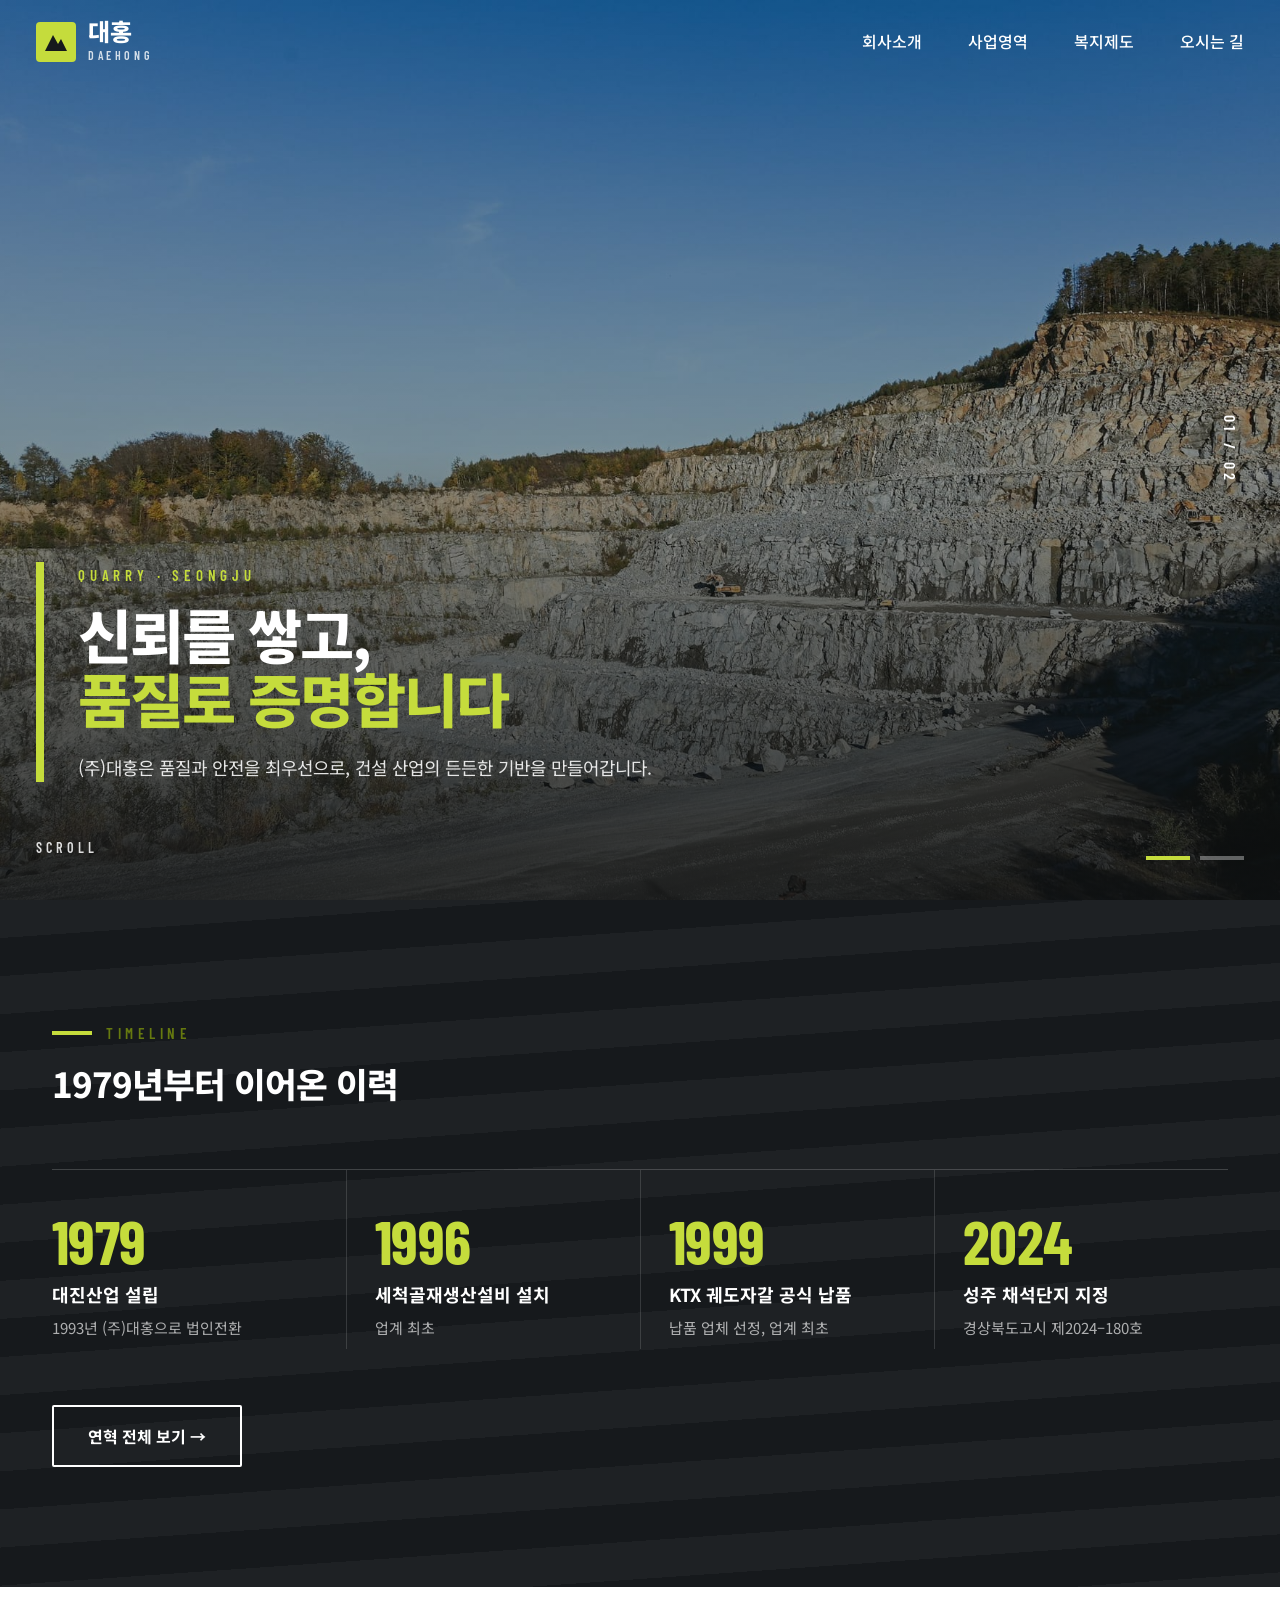
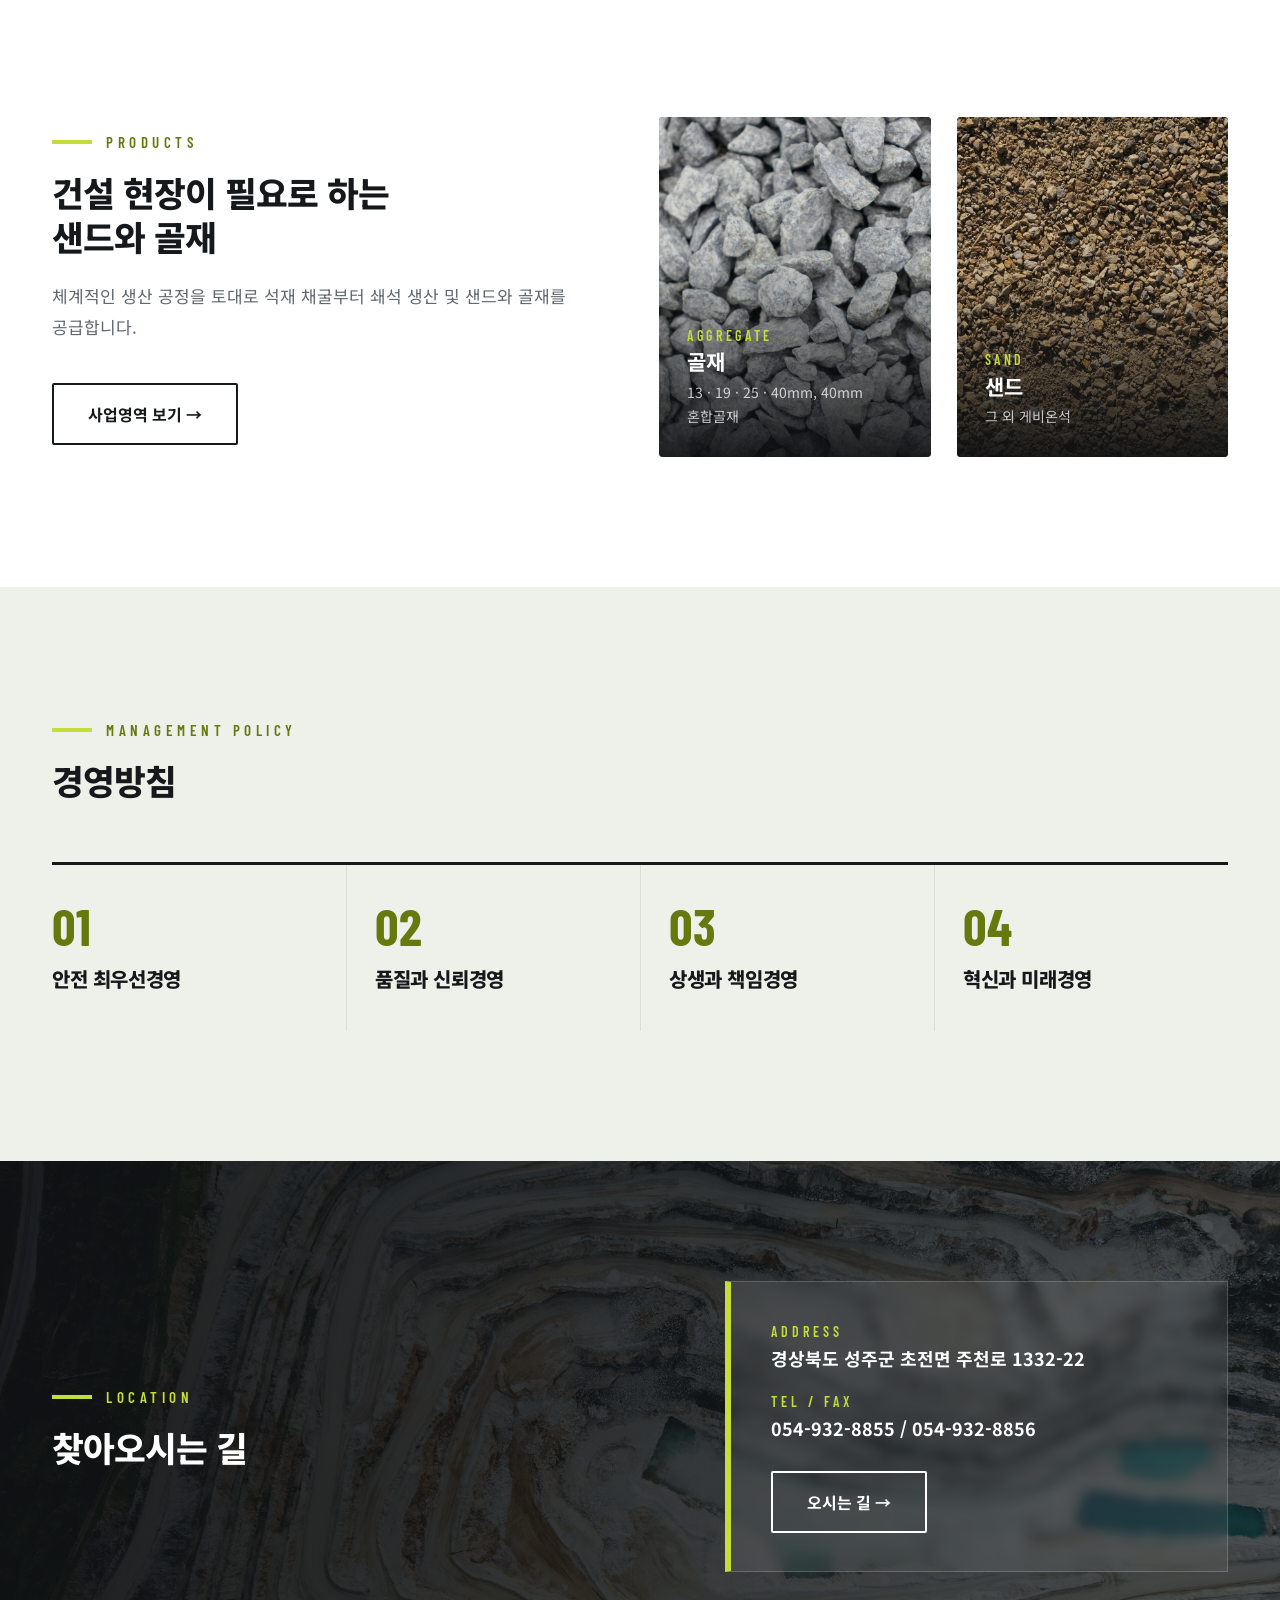
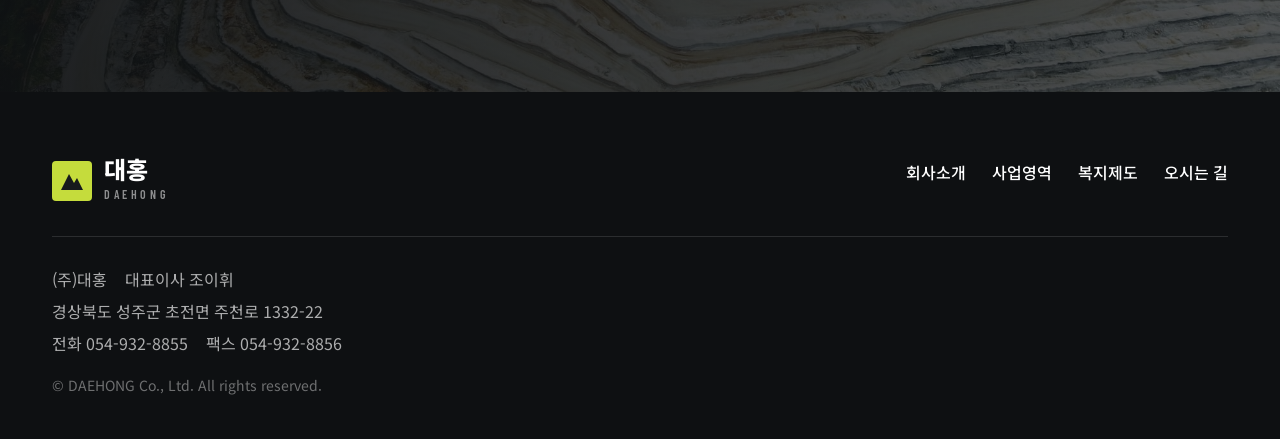
==== commit eb67a97d: "메인 화면에서 생산 과정 섹션 제거 Co-Authored-By: Claude Sonnet 5.5 <noreply@anthropic.com>" ====
--- a/index.html
+++ b/index.html
@@ -11,7 +11,7 @@
 <link rel="preconnect" href="https://fonts.googleapis.com">
 <link rel="preconnect" href="https://fonts.gstatic.com" crossorigin>
 <link href="https://fonts.googleapis.com/css2?family=Barlow+Condensed:wght@500;600;700&family=Noto+Sans+KR:wght@400;500;700;800&display=swap" rel="stylesheet">
-<link rel="stylesheet" href="css/style.css?v=6">
+<link rel="stylesheet" href="css/style.css?v=8">
 </head>
 <body>
 <header class="site-header" id="siteHeader">
@@ -97,19 +97,6 @@
   </div>
 </section>
 
-<section class="sec sec-dark">
-  <div class="wrap">
-    <div class="rv"><div class="label">PROCESS</div><h2 class="h2">채석에서 출하까지</h2>
-    <p class="lead">골재 생산의 일반적인 흐름을 네 단계로 정리했습니다.</p></div>
-    <div class="flow">
-      <div class="fstep rv"><div class="ficon"><svg viewBox="0 0 32 32"><path d="M3 26 11 10l5 9 4-6 9 13z"/><path d="M11 10l2.4 4.4"/></svg></div><div class="ftx"><small>STEP 01</small><h3>채석</h3><p>암반을 단계적으로 채석</p></div></div>
-      <div class="fstep rv d1"><div class="ficon"><svg viewBox="0 0 32 32"><path d="M3 21V9h14v12M17 13h6l4 4v4h-3"/><circle cx="9" cy="23" r="2.5"/><circle cx="22" cy="23" r="2.5"/><path d="M11.5 23h8"/></svg></div><div class="ftx"><small>STEP 02</small><h3>운반</h3><p>원석을 파쇄 설비까지</p></div></div>
-      <div class="fstep rv d2"><div class="ficon"><svg viewBox="0 0 32 32"><path d="M4 6h24l-9 11v8l-6 2V17z"/></svg></div><div class="ftx"><small>STEP 03</small><h3>파쇄·선별</h3><p>크기별로 골라냄</p></div></div>
-      <div class="fstep rv d3"><div class="ficon"><svg viewBox="0 0 32 32"><path d="M3 27h26M7 27 16 9l9 18"/><path d="M11.5 20h9"/></svg></div><div class="ftx"><small>STEP 04</small><h3>적치·출하</h3><p>규격별로 쌓아 현장으로</p></div></div>
-    </div>
-    <a class="btn light" href="business.html#process">생산 과정 자세히 →</a>
-  </div>
-</section>
 
 <section class="band">
   <img src="img/strata.jpg" alt="" style="object-position:center 40%">
@@ -136,6 +123,6 @@
     </div>
   </div>
 </footer>
-<script src="js/script.js?v=6"></script>
+<script src="js/script.js?v=8"></script>
 </body>
 </html>
--- a/css/style.css
+++ b/css/style.css
@@ -325,3 +325,28 @@
 .sp-mm { position: absolute; right: 12px; bottom: 12px; gap: 8px; padding: 5px 14px 5px 10px; background: rgba(255,255,255,.94); border-radius: 40px; }
 .sp-mm strong { font-size: 24px; }
 @media (max-width: 900px) { .sp-body { padding: 14px 16px 16px; } .sp-mm { right: 8px; bottom: 8px; padding: 3px 10px 3px 8px; } .sp-mm strong { font-size: 20px; } .spec small, .spec b { white-space: normal; } }
+
+/* ---------- v4: CEO 메시지 ---------- */
+.ceo .label { margin-bottom: 36px; }
+.ceo-grid { display: grid; grid-template-columns: 5fr 6fr; gap: 0; align-items: stretch; box-shadow: 0 18px 50px rgba(22,25,28,.08); }
+.ceo-head { position: relative; background: var(--ink); color: #fff; padding: 64px 56px 60px; overflow: hidden; display: flex; flex-direction: column; justify-content: flex-end; min-height: 440px; border-left: 8px solid var(--lime); }
+.ceo-head::before { content: ""; position: absolute; inset: 0; background: repeating-linear-gradient(176deg, rgba(255,255,255,.035) 0 38px, transparent 38px 76px); }
+.ceo-head .qmark { position: absolute; top: 18px; left: 44px; font-family: Georgia, "Times New Roman", serif; font-size: 150px; line-height: 1; color: var(--lime); opacity: .9; }
+.ceo-head h2 { position: relative; font-size: clamp(26px, 2.6vw, 36px); font-weight: 800; line-height: 1.5; letter-spacing: -.03em; }
+.ceo-head h2 em { font-style: normal; color: var(--lime); }
+.ceo-body { background: #fff; padding: 64px 60px 48px; display: flex; flex-direction: column; }
+.ceo-body p { font-size: 17px; line-height: 2; color: #3a4146; }
+.ceo-body p + p { margin-top: 18px; }
+.ceo-body .ceo-lead { font-size: 20px; font-weight: 700; line-height: 1.75; color: var(--ink); padding-bottom: 26px; margin-bottom: 26px; border-bottom: 1px solid var(--line); }
+.ceo-sign { margin-top: auto; padding-top: 44px; display: flex; justify-content: space-between; align-items: flex-end; gap: 20px; }
+.ceo-sign .thanks { font-size: 17px; color: var(--soft); }
+.ceo-sign .who { text-align: right; }
+.ceo-sign small { display: block; font-size: 15px; color: var(--soft); }
+.ceo-sign b { display: block; margin-top: 2px; font-size: 28px; font-weight: 800; letter-spacing: .14em; padding-bottom: 6px; border-bottom: 3px solid var(--lime); }
+@media (max-width: 900px) {
+  .ceo-grid { grid-template-columns: 1fr; }
+  .ceo-head { min-height: 0; padding: 92px 28px 36px; }
+  .ceo-head .qmark { top: 8px; left: 22px; font-size: 110px; }
+  .ceo-body { padding: 34px 26px 30px; }
+  .ceo-body .ceo-lead { font-size: 18px; }
+}
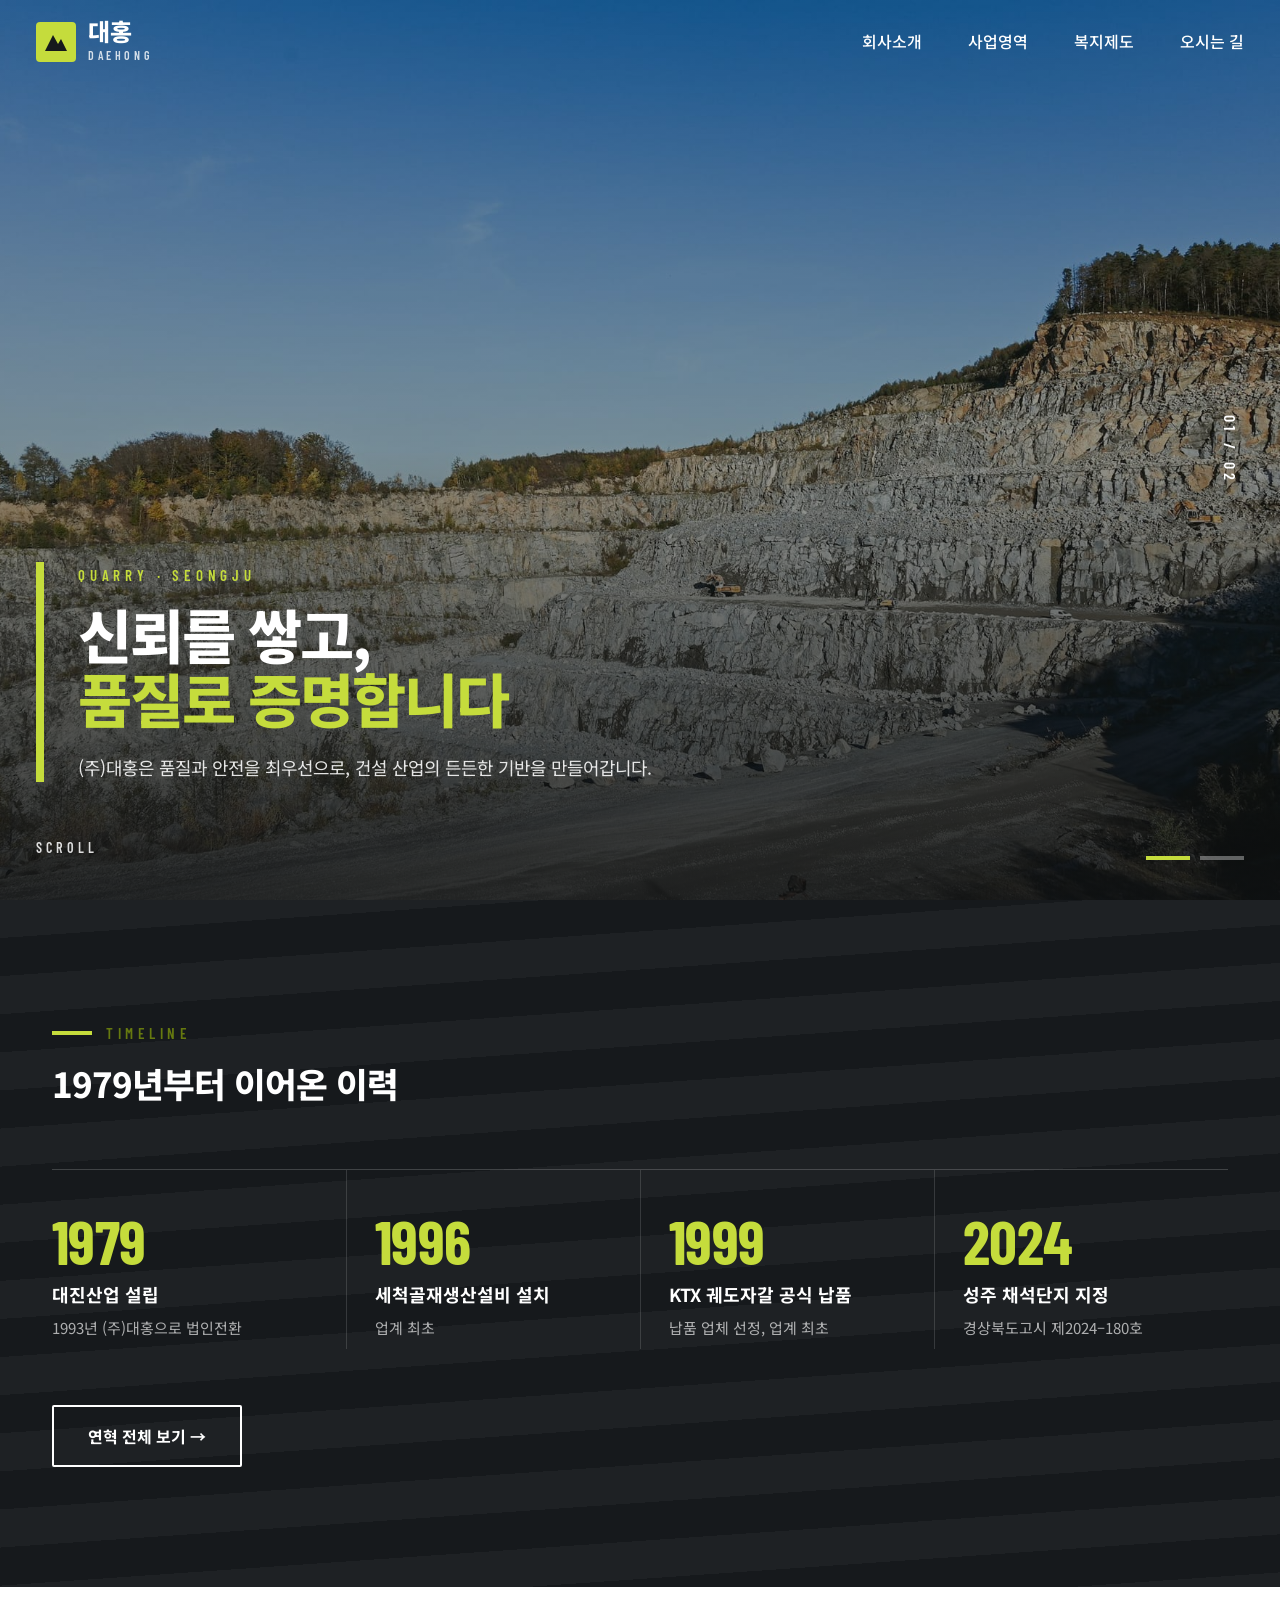
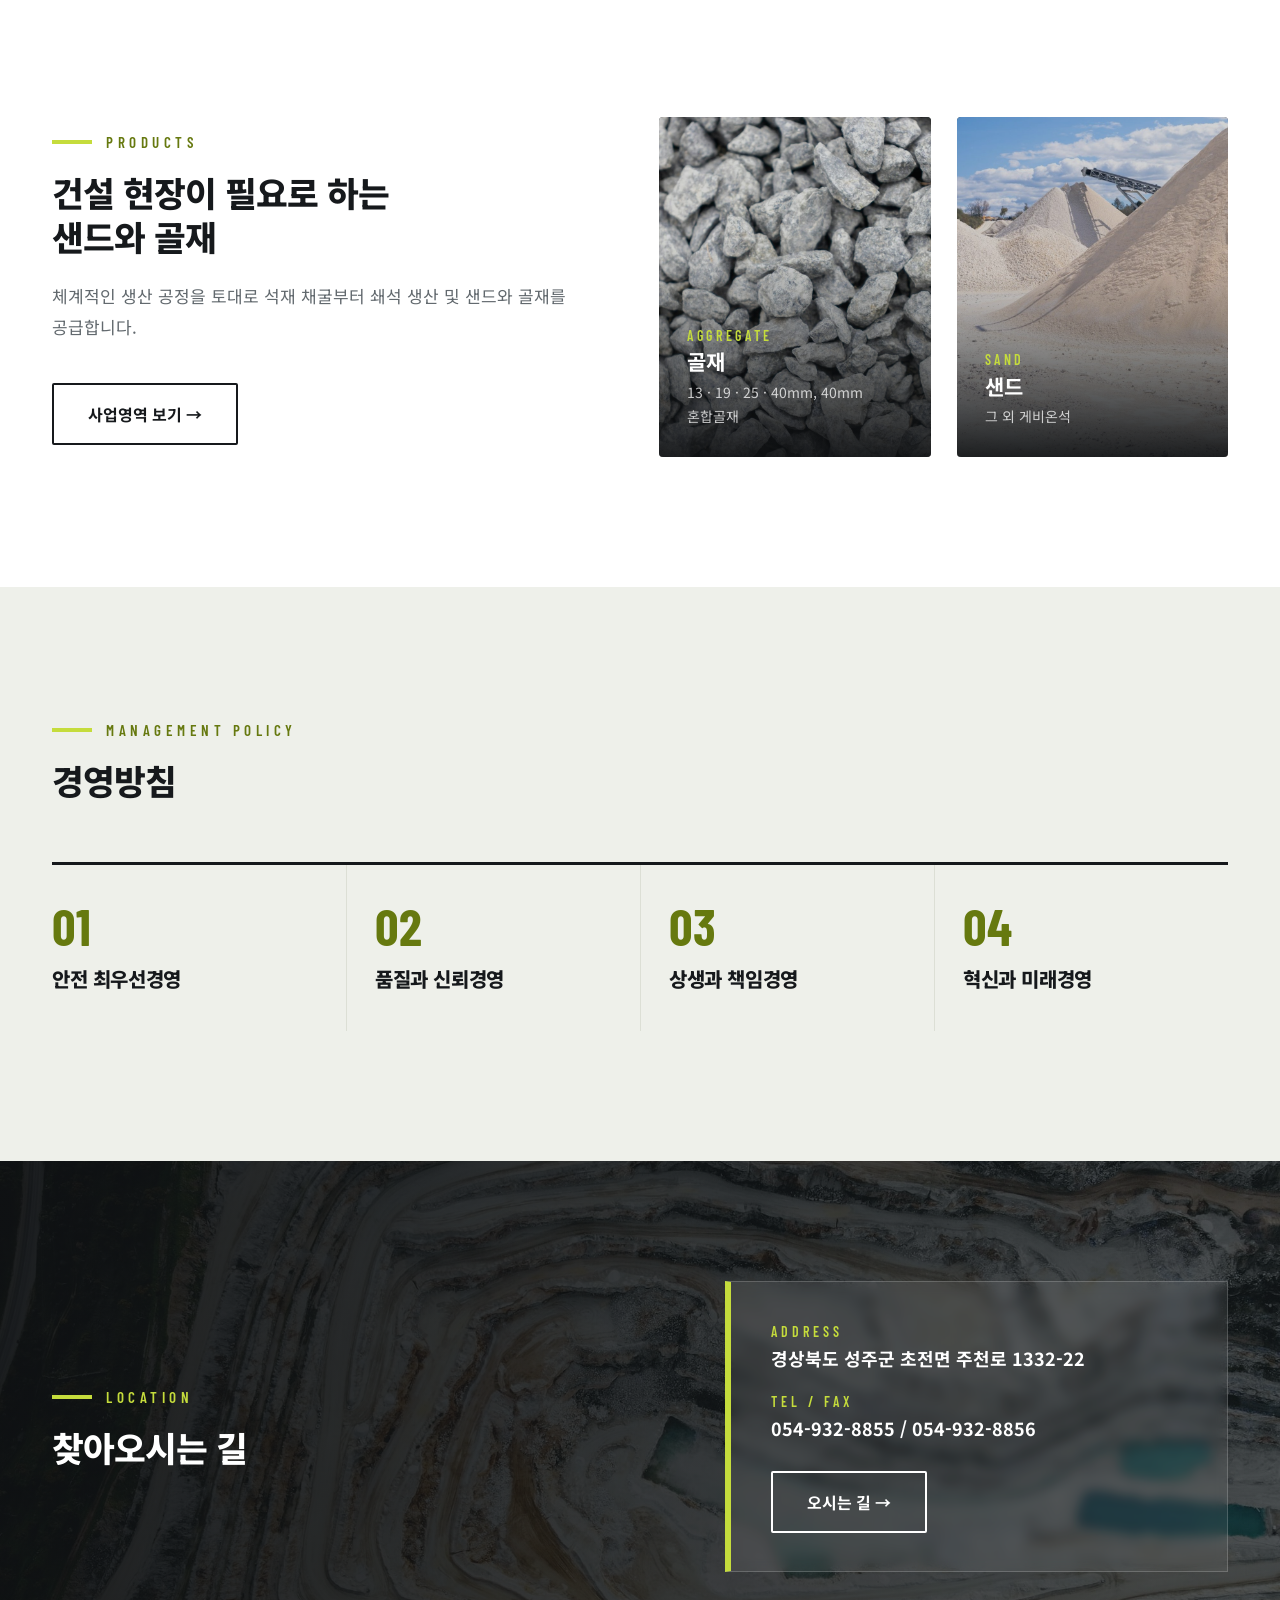
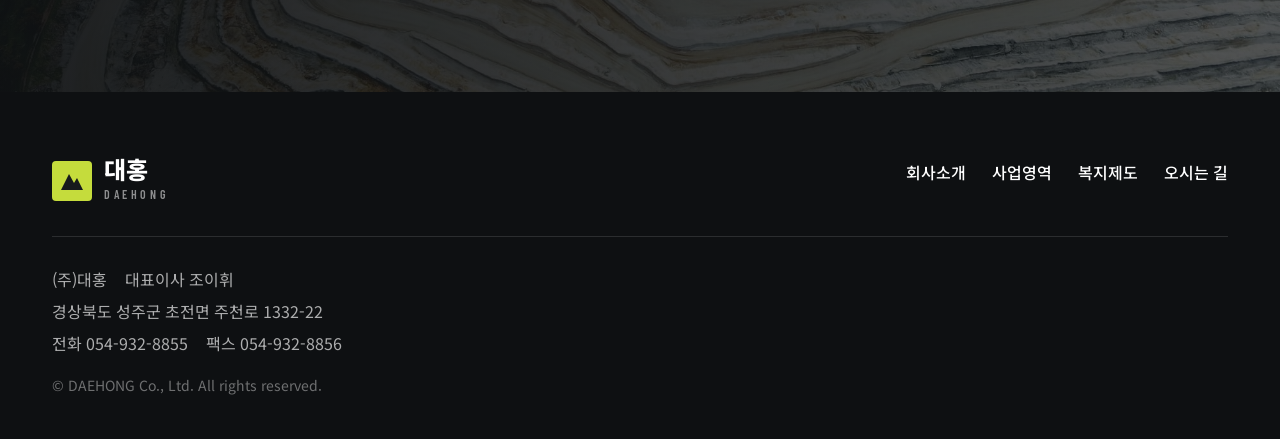
==== commit aebfa348: "사업영역 소개 가운데 정렬·예시 사진 카드 제거, 생산품목 사진 교체, 로고 표기 사진(LIEBHERR·CAT) 제거 Co-Authored-By: Claude Sonnet 5.5 " ====
--- a/index.html
+++ b/index.html
@@ -11,7 +11,7 @@
 <link rel="preconnect" href="https://fonts.googleapis.com">
 <link rel="preconnect" href="https://fonts.gstatic.com" crossorigin>
 <link href="https://fonts.googleapis.com/css2?family=Barlow+Condensed:wght@500;600;700&family=Noto+Sans+KR:wght@400;500;700;800&display=swap" rel="stylesheet">
-<link rel="stylesheet" href="css/style.css?v=8">
+<link rel="stylesheet" href="css/style.css?v=9">
 </head>
 <body>
 <header class="site-header" id="siteHeader">
@@ -38,7 +38,7 @@
 <main>
 <section class="hero" id="hero">
   <div class="slide"><img src="img/hero-1.jpg" alt="계단식으로 채석이 이뤄지는 석산 전경"></div>
-  <div class="slide"><img src="img/hero-2.jpg" alt="암반에서 작업 중인 굴착기"></div>
+  <div class="slide"><img src="img/hero-2.jpg" alt="채석한 암반 절벽"></div>
   
   <div class="hero-copy"><div class="wrap"><div class="bar"></div><div class="body">
     <div class="hero-eyebrow">QUARRY · SEONGJU</div>
@@ -79,7 +79,7 @@
     </div>
     <div class="cards2 rv d1">
       <div class="pcard"><img src="img/aggregate.jpg" alt="쇄석 골재"><div class="cap"><small>AGGREGATE</small><b>골재</b><span>13 · 19 · 25 · 40mm, 40mm 혼합골재</span></div></div>
-      <div class="pcard"><img src="img/masa.jpg" alt="샌드"><div class="cap"><small>SAND</small><b>샌드</b><span>그 외 게비온석</span></div></div>
+      <div class="pcard"><img src="img/spec-sand.jpg" alt="샌드"><div class="cap"><small>SAND</small><b>샌드</b><span>그 외 게비온석</span></div></div>
     </div>
   </div>
 </section>
@@ -123,6 +123,6 @@
     </div>
   </div>
 </footer>
-<script src="js/script.js?v=8"></script>
+<script src="js/script.js?v=9"></script>
 </body>
 </html>
--- a/css/style.css
+++ b/css/style.css
@@ -350,3 +350,10 @@
   .ceo-body { padding: 34px 26px 30px; }
   .ceo-body .ceo-lead { font-size: 18px; }
 }
+
+/* v5: 사업영역 소개 가운데 정렬, 생산품목 사진은 확대 없이 */
+.center-block { text-align: center; }
+.center-block .label { justify-content: center; }
+.center-block .lead { margin-left: auto; margin-right: auto; max-width: 760px; }
+.sp-img img { transform: none; }
+.spec:hover .sp-img img { transform: scale(1.06); }
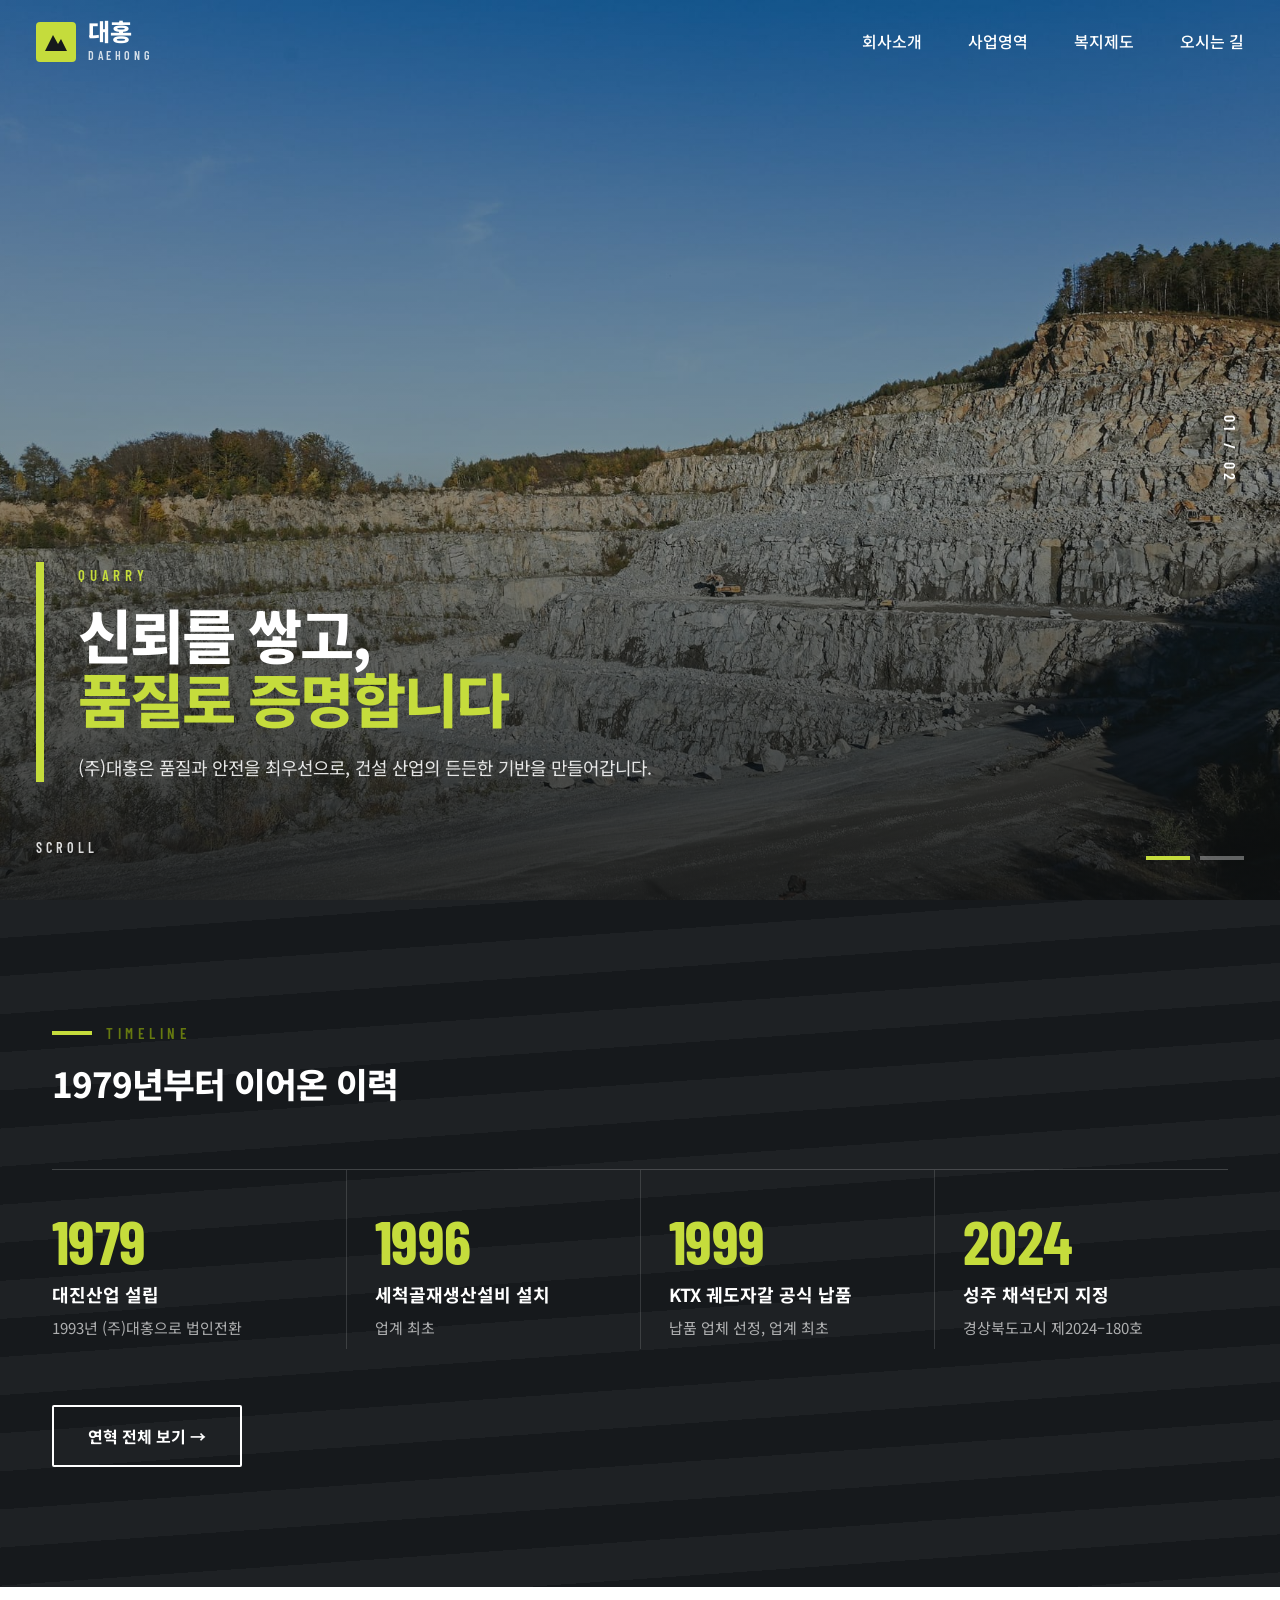
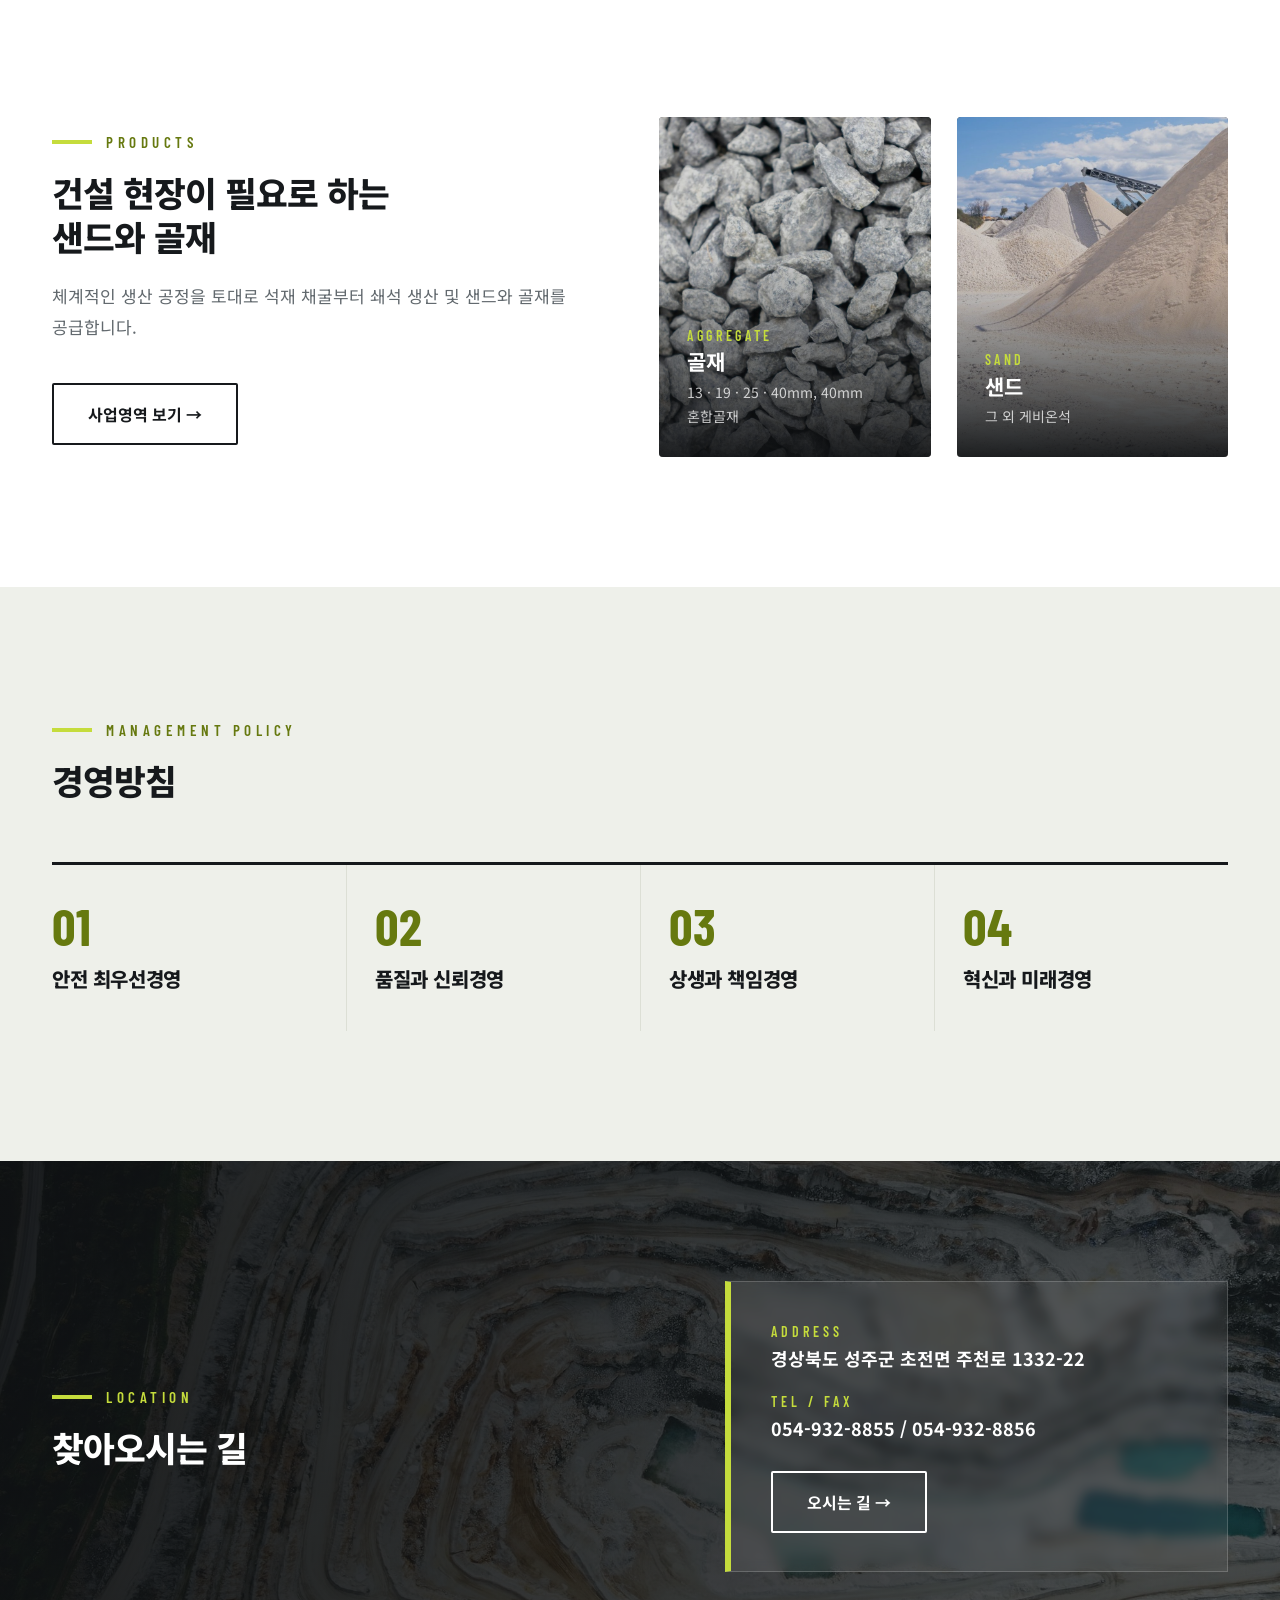
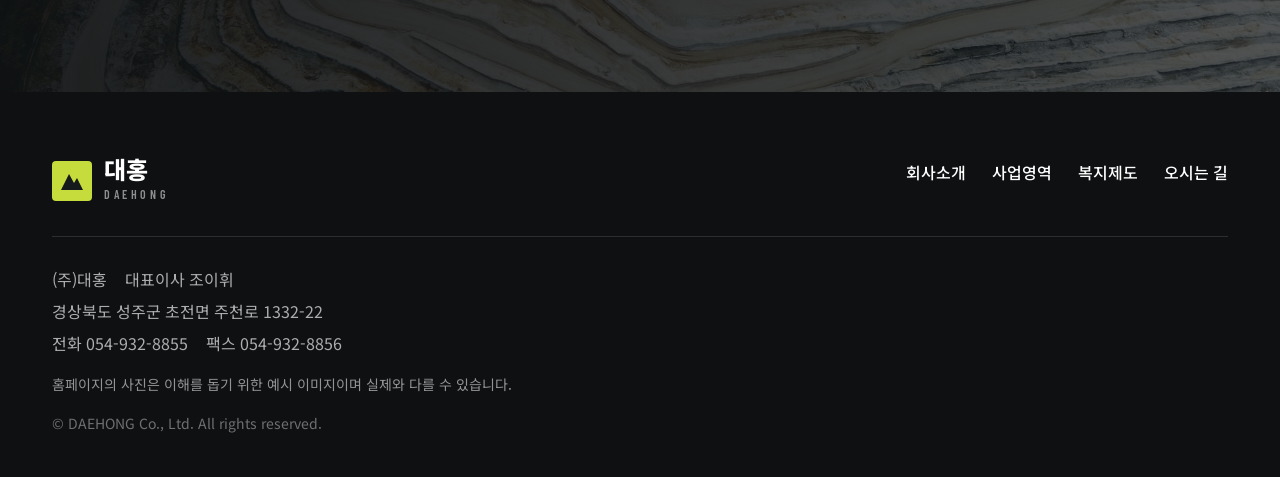
==== commit 0bcbfafc: "푸터에 예시 이미지 안내 추가, 히어로 문구에서 SEONGJU 제거 Co-Authored-By: Claude Sonnet 5.5 <noreply@anthropic.com>" ====
--- a/index.html
+++ b/index.html
@@ -11,7 +11,7 @@
 <link rel="preconnect" href="https://fonts.googleapis.com">
 <link rel="preconnect" href="https://fonts.gstatic.com" crossorigin>
 <link href="https://fonts.googleapis.com/css2?family=Barlow+Condensed:wght@500;600;700&family=Noto+Sans+KR:wght@400;500;700;800&display=swap" rel="stylesheet">
-<link rel="stylesheet" href="css/style.css?v=9">
+<link rel="stylesheet" href="css/style.css?v=10">
 </head>
 <body>
 <header class="site-header" id="siteHeader">
@@ -41,7 +41,7 @@
   <div class="slide"><img src="img/hero-2.jpg" alt="채석한 암반 절벽"></div>
   
   <div class="hero-copy"><div class="wrap"><div class="bar"></div><div class="body">
-    <div class="hero-eyebrow">QUARRY · SEONGJU</div>
+    <div class="hero-eyebrow">QUARRY</div>
     <h1>신뢰를 쌓고,<br><em>품질로 증명합니다</em></h1>
     <p>(주)대홍은 품질과 안전을 최우선으로, 건설 산업의 든든한 기반을 만들어갑니다.</p>
   </div></div></div>
@@ -119,10 +119,11 @@
       <span>(주)대홍</span><span>대표이사 조이휘</span><br>
       <span>경상북도 성주군 초전면 주천로 1332-22</span><br>
       <span>전화 054-932-8855</span><span>팩스 054-932-8856</span>
+      <p class="foot-note">홈페이지의 사진은 이해를 돕기 위한 예시 이미지이며 실제와 다를 수 있습니다.</p>
       <div class="foot-copy">© DAEHONG Co., Ltd. All rights reserved.</div>
     </div>
   </div>
 </footer>
-<script src="js/script.js?v=9"></script>
+<script src="js/script.js?v=10"></script>
 </body>
 </html>
--- a/css/style.css
+++ b/css/style.css
@@ -357,3 +357,6 @@
 .center-block .lead { margin-left: auto; margin-right: auto; max-width: 760px; }
 .sp-img img { transform: none; }
 .spec:hover .sp-img img { transform: scale(1.06); }
+
+/* v6: 예시 이미지 안내 */
+.foot-note { margin-top: 14px; font-size: 14px; color: rgba(255,255,255,.55); line-height: 1.7; }
